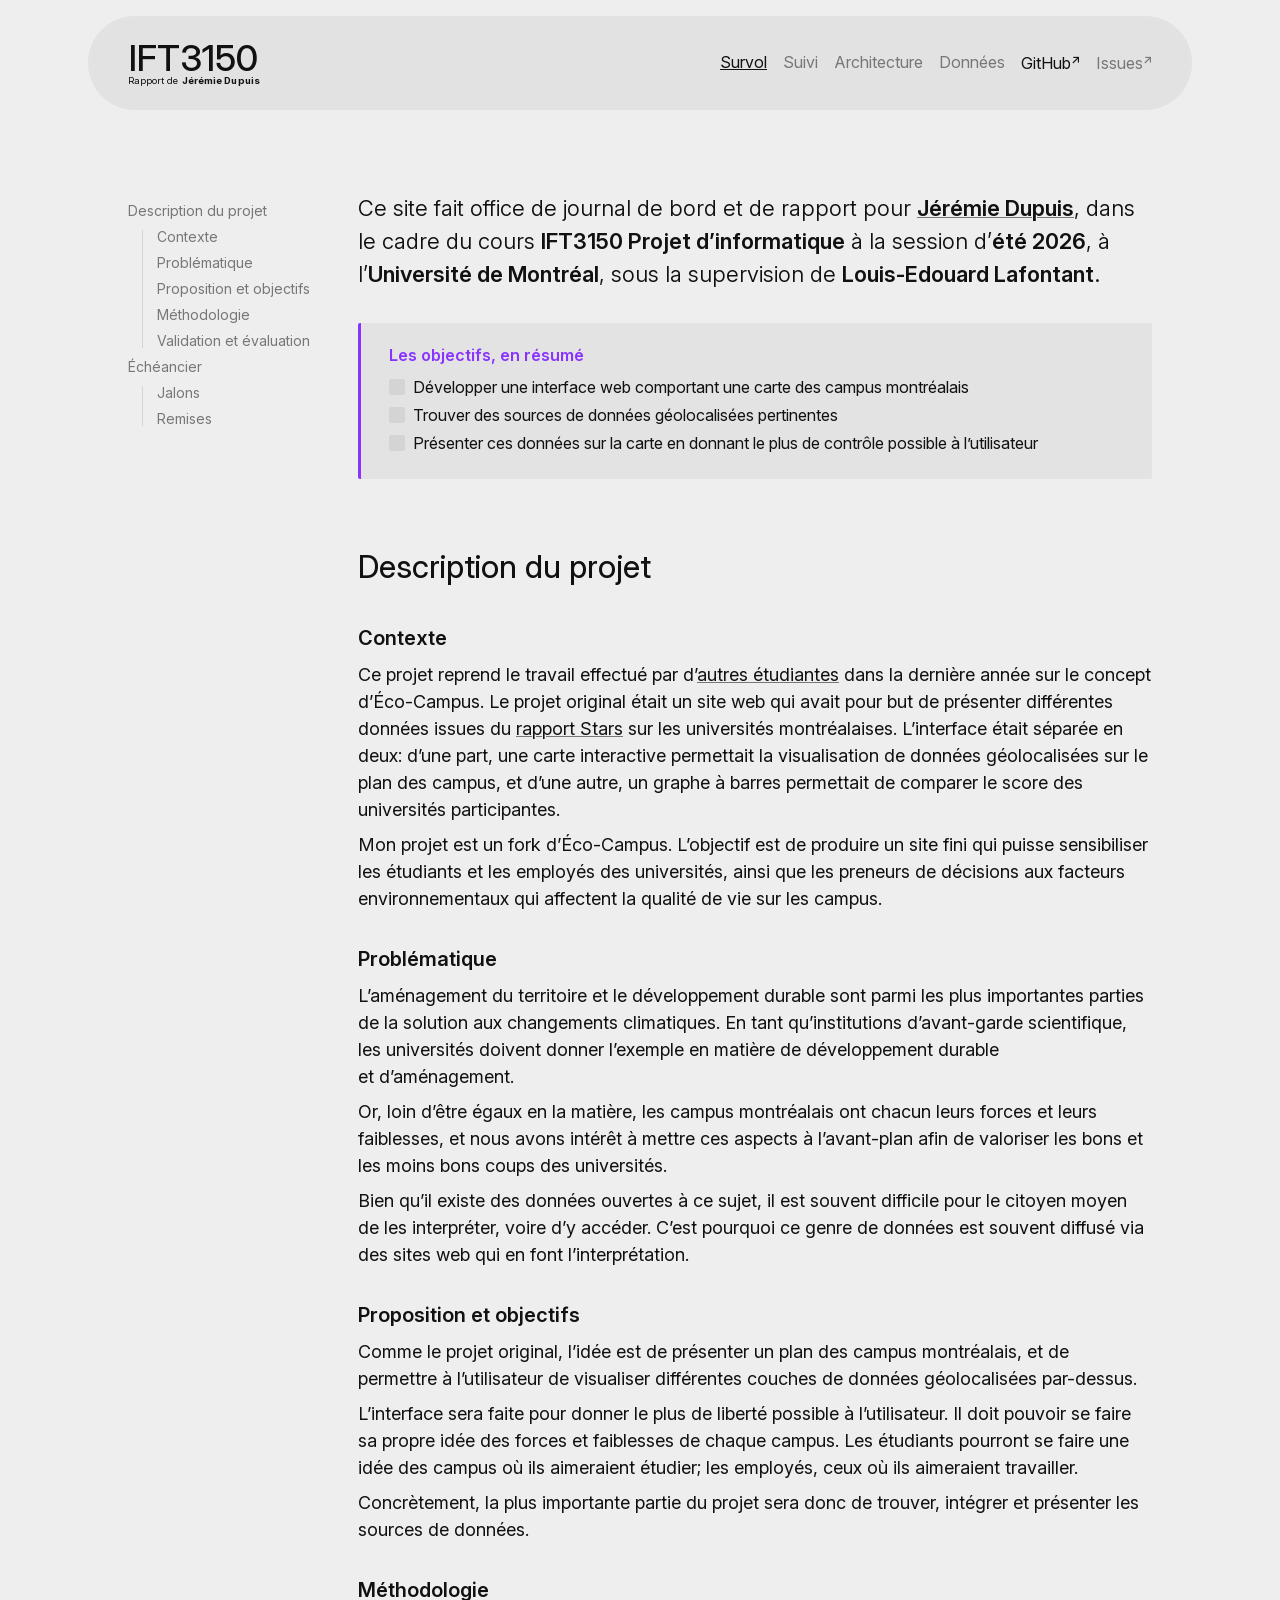
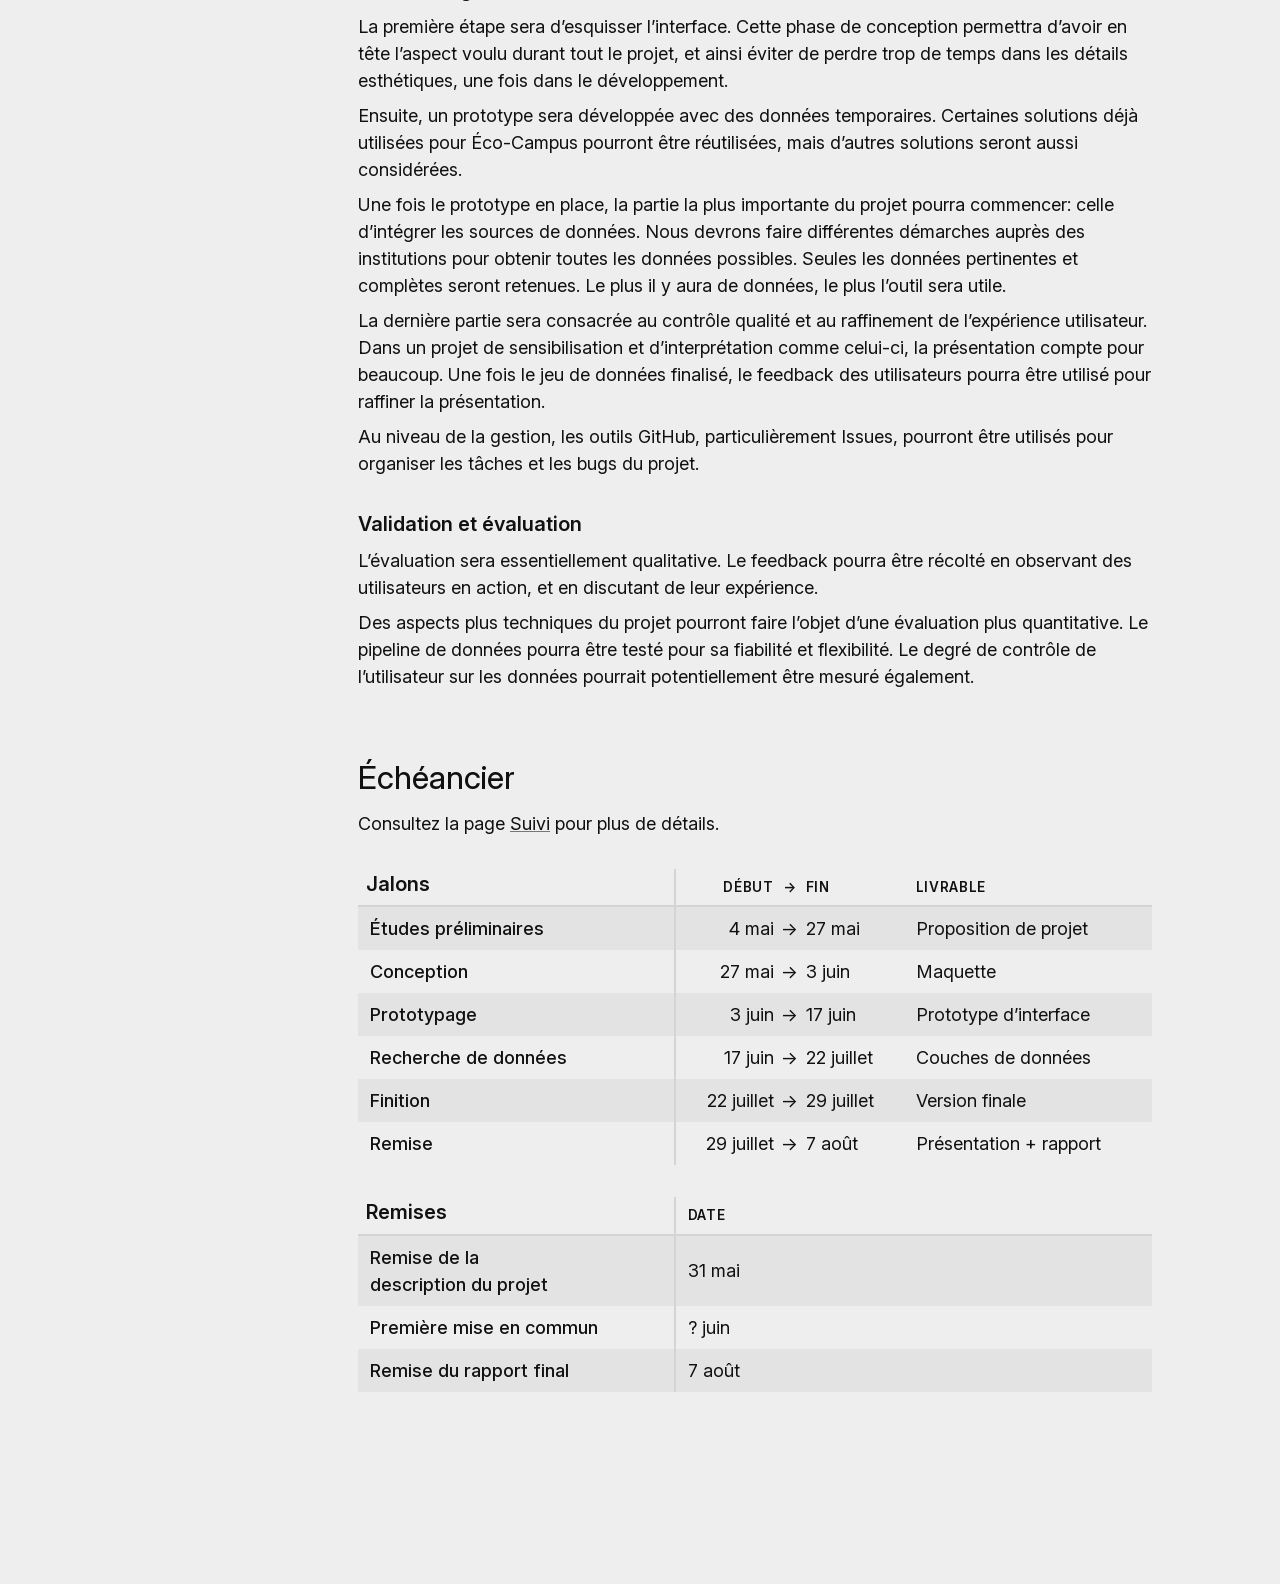
==== index.html @ 8ca3129a "Layout tweaks" ====
<!DOCTYPE html>
<html lang="fr-CA">
<head>
  <meta charset="utf-8">
  <meta name="viewport" content="width=device-width, initial-scale=1.0">

  <title>IFT3150 | Rapport de Jérémie Dupuis</title>

  <link rel="stylesheet" href="resources/css/main.css">

  <script src="resources/js/scrollspy.js" defer></script>
  <script src="resources/js/date.js" defer></script>
</head>
<body>

  <header>
    <span class="logo">
      <span>IFT3150</span>
      <span>Rapport de <b>Jérémie Dupuis</b></span>
    </span>
    <nav>
      <ul>
        <li><h1 class="selected">Survol</h1></li>
        <li><a class="coming">Suivi</a></li>
        <li><a class="coming" title="À venir">Architecture</a></li>
        <li><a class="coming" title="À venir">Données</a></li>
        <li><a target="_blank" href="https://github.com/ceduni/eco-campus/tree/jeremie">GitHub</a></li>
        <li><a class="coming" title="À venir" target="_blank">Issues</a></li>
      </ul>
    </nav>
  </header>

  <main>
    <aside></aside>

    <article>
      <p class="lead">
        Ce site fait office de journal de bord et de rapport pour <a target="_blank" href="https://jeremiedupuis.com"><b>Jérémie&nbsp;Dupuis</b></a>,
        dans le&nbsp;cadre du cours <b>IFT3150 Projet d’informatique</b> à la session d’<b>été 2026</b>,
        à l’<b>Université de Montréal</b>, sous la supervision de <b>Louis-Edouard&nbsp;Lafontant</b>.
      </p>
      <div class="note">
        <h2>Les objectifs, en résumé</h2>
        <ul class="tasks">
          <li>Développer une interface web comportant une carte des campus montréalais</li>
          <li>Trouver des sources de données géolocalisées pertinentes</li>
          <li>Présenter ces données sur la carte en donnant le plus de contrôle possible à l’utilisateur</li>
        </ul>
      </div>

      <h2>Description du projet</h2>
      <h3>Contexte</h3>
      <p>
        Ce projet reprend le travail effectué par d’<a target="_blank" href="https://github.com/ceduni/eco-campus/graphs/contributors">autres étudiantes</a>
        dans la dernière année sur le concept d’Éco-Campus. Le projet original était un site web qui
        avait pour but de présenter différentes données issues du <a target="_blank" href="https://stars.aashe.org">rapport Stars</a>
        sur les universités montréalaises. L’interface était séparée en deux: d’une part, une carte
        interactive permettait la visualisation de données géolocalisées sur le plan des campus, et
        d’une autre, un graphe à barres permettait de comparer le score des universités participantes.
      </p>
      <p>
        Mon projet est un fork d’Éco-Campus. L’objectif est de produire un site fini qui puisse
        sensibiliser les étudiants et les employés des universités, ainsi que les preneurs de
        décisions aux facteurs environnementaux qui affectent la qualité de vie sur les campus.
      </p>

      <h3>Problématique</h3>
      <p>
        L’aménagement du territoire et le développement durable sont parmi les plus importantes
        parties de la solution aux changements climatiques. En tant qu’institutions d’avant-garde
        scientifique, les universités doivent donner l’exemple en matière de développement durable
        et&nbsp;d’aménagement.
      </p>
      <p>
        Or, loin d’être égaux en la matière, les campus montréalais  ont chacun leurs forces et
        leurs faiblesses, et nous avons intérêt à mettre ces aspects à l’avant-plan afin de
        valoriser les bons et les moins bons coups des universités.
      </p>
      <p>
        Bien qu’il existe des données ouvertes à ce sujet, il est souvent difficile pour le
        citoyen moyen de les interpréter, voire d’y accéder. C’est pourquoi ce genre de données est
        souvent diffusé via des sites web qui en font l’interprétation.
      </p>

      <h3>Proposition et objectifs</h3>
      <p>
        Comme le projet original, l’idée est de présenter un plan des campus montréalais, et de
        permettre à l’utilisateur de visualiser différentes couches de données géolocalisées par-dessus.
      </p>
      <p>
        L’interface sera faite pour donner le plus de liberté possible à l’utilisateur. Il doit
        pouvoir se faire sa propre idée des forces et faiblesses de chaque campus. Les étudiants
        pourront se faire une idée des campus où ils aimeraient étudier; les employés, ceux où ils
        aimeraient travailler.
      </p>
      <p>
        Concrètement, la plus importante partie du projet sera donc de trouver, intégrer et
        présenter les sources de données.
      </p>

      <h3>Méthodologie</h3>
      <p>
        La première étape sera d’esquisser l’interface. Cette phase de conception permettra d’avoir
        en tête l’aspect voulu durant tout le projet, et ainsi éviter de perdre trop de temps dans
        les détails esthétiques, une fois dans le développement.
      </p>
      <p>
        Ensuite, un prototype sera développée avec des données temporaires. Certaines solutions déjà
        utilisées pour Éco-Campus pourront être réutilisées, mais d’autres solutions seront aussi
        considérées.
      </p>
      <p>
        Une fois le prototype en place, la partie la plus importante du projet pourra commencer:
        celle d’intégrer les sources de données. Nous devrons faire différentes démarches auprès des
        institutions pour obtenir toutes les données possibles. Seules les données pertinentes et
        complètes seront retenues. Le plus il y aura de données, le plus l’outil sera utile.
      </p>
      <p>
        La dernière partie sera consacrée au contrôle qualité et au raffinement de l’expérience
        utilisateur. Dans un projet de sensibilisation et d’interprétation comme celui-ci, la
        présentation compte pour beaucoup. Une fois le jeu de données finalisé, le feedback des
        utilisateurs pourra être utilisé pour raffiner la présentation.
      </p>
      <p>
        Au niveau de la gestion, les outils GitHub, particulièrement Issues, pourront être utilisés
        pour organiser les tâches et les bugs du projet.
      </p>

      <h3>Validation et évaluation</h3>
      <p>
        L’évaluation sera essentiellement qualitative. Le feedback pourra être récolté en observant
        des utilisateurs en action, et en discutant de leur expérience.
      </p>
      <p>
        Des aspects plus techniques du projet pourront faire l’objet d’une évaluation plus
        quantitative. Le pipeline de données pourra être testé pour sa fiabilité et flexibilité.
        Le degré de contrôle de l’utilisateur sur les données pourrait potentiellement être mesuré également.
      </p>

      <h2>Échéancier</h2>
      <p>
        Consultez la page <a href="suivi.html">Suivi</a> pour plus de détails.
      </p>

      <h3 class="table-heading">Jalons</h3>
      <table class="milestones">
        <thead>
          <tr>
            <th></th>
            <th>Début</th>
            <th>Fin</th>
            <th>Livrable</th>
          </tr>
        </thead>
        <tbody>
          <tr data-date="2026-05-04:2026-05-27">
            <th>Études préliminaires</th>
            <td>4 mai</td>
            <td>27 mai</td>
            <td>Proposition de projet</td>
          </tr>
          <tr data-date="2026-05-27:2026-06-03">
            <th>Conception</th>
            <td>27 mai</td>
            <td>3 juin</td>
            <td>Maquette</td>
          </tr>
          <tr data-date="2026-06-03:2026-06-17">
            <th>Prototypage</th>
            <td>3 juin</td>
            <td>17 juin</td>
            <td>Prototype d’interface</td>
          </tr>
          <tr data-date="2026-06-17:2026-07-22">
            <th>Recherche de données</th>
            <td>17 juin</td>
            <td>22 juillet</td>
            <td>Couches de données</td>
          </tr>
          <tr data-date="2026-07-22:2026-07-29">
            <th>Finition</th>
            <td>22 juillet</td>
            <td>29 juillet</td>
            <td>Version finale</td>
          </tr>
          <tr data-date="2026-07-29:2026-08-7">
            <th>Remise</th>
            <td>29 juillet</td>
            <td>7 août</td>
            <td>Présentation + rapport</td>
          </tr>
        </tbody>
      </table>

      <h3 class="table-heading">Remises</h3>
      <table class="events">
        <thead>
          <th></th>
          <th>Date</th>
        </thead>
        <tbody>
          <tr data-date="2026-05-25:2026-05-31">
            <th>Remise de la description du projet</th>
            <td>31 mai</td>
          </tr>
          <tr data-date="2026-06-01:2026-06-05">
            <th>Première mise en commun</th>
            <td>? juin</td>
          </tr>
          <tr data-date="2026-08-03:2026-08-07">
            <th>Remise du rapport final</th>
            <td>7 août</td>
          </tr>
        </tbody>
      </table>
    </article>
  </main>

  <footer></footer>

</body>
</html>
---- resources/css/main.css ----
/*-----------------------------------*/
/*               RESET               */
/*   github.com/JeremieD/power.css   */
/*-----------------------------------*/

*:not(svg, svg *), ::before, ::after {
  all: unset;
  -webkit-text-emphasis-color: initial;
  -webkit-text-fill-color: initial;
  color: inherit;
  box-sizing: border-box;
}
head, base, link, meta, title, script, source, style, template {
  display: none;
}
html, body, header, main, footer, nav, section, aside, article, h1, h2, h3, h4, h5, h6,
div, p, hr, ul, ol, li, img, picture, video, svg, figure, figcaption { display: block; }
table { display: table; }
tbody { display: table-row-group; }
colgroup { display: table-column-group; }
thead { display: table-header-group; }
tfoot { display: table-footer-group; }
tr { display: table-row; }
col { display: table-column; }
td, th { display: table-cell; }
b { font-weight: bold; }
i { font-style: italic; }
s { text-decoration: line-through; }
sup { font-feature-settings: "sups" on; }
sub { font-feature-settings: "subs" on; }

/*-----------------------------------*/
/*               FONTS               */
/*-----------------------------------*/

@font-face {
  font-family: Inter;
  font-style: normal;
  font-weight: 100 900;
  font-display: swap;
  src: url("../fonts/InterVariable.woff2") format("woff2");
}

@font-face {
  font-family: Inter;
  font-style: italic;
  font-weight: 100 900;
  font-display: swap;
  src: url("../fonts/InterVariable-Italic.woff2") format("woff2");
}


/*-----------------------------------*/
/*               THEME               */
/*-----------------------------------*/

:root {
  /* Colors */
  --color-dark1: #111;
  --color-dark2: #161616;
  --color-dark3: #1C1C1C;
  --color-dark4: #222;
  --color-dark5: #282828;
  --color-dark6: #383838;
  --color-grey: #777;
  --color-light6: #C8C8C8;
  --color-light5: #D4D4D4;
  --color-light4: #DBDBDB;
  --color-light3: #E3E3E3;
  --color-light2: #E8E8E8;
  --color-light1: #EEE;
  --color-purple: #83F;
  --color-blue: #25F;
  --color-cyan: #1BC;
  --color-green: #1A1;
  --color-yellow: #DB3;
  --color-orange: #E82;
  --color-red: #D33;
  --color-pink: #E4A;
  --color-brown: #663D0A;

  /* Semantic Colors */
  --color-background: var(--color-light1);
  --color-foreground: var(--color-light3);
  --color-foreground-sudbued: var(--color-light2);
  --color-interactive: var(--color-light5);
  --color-interactive-subdued: var(--color-light4);
  --color-interactive-fg: var(--color-light6);
  --color-overlay: var(--color-light3);
  --color-inverse: var(--color-dark5);
  --color-text: var(--color-dark1);
  --color-subdued: var(--color-grey);
  --color-accent: var(--color-purple);

  /* Layout variables */
  --page-width: min(calc(100vw - 4rem), 64rem);

  /* Default Theme */
  font-family: Inter, system-ui, -apple-system, BlinkMacSystemFont, Helvetica, sans-serif;
  font-size: 16px;
  line-height: 1.5;
  color: var(--color-text);
  background: var(--color-background);
  scroll-behavior: smooth;
  scroll-padding-top: 8rem;
}

:focus-visible {
  outline: 2px solid var(--color-accent);
  outline-offset: 2px;
}

a {
  position: relative;
  cursor: pointer;
}


/*----------------------------------*/
/*            NAVIGATION            */
/*----------------------------------*/

header {
  display: flex;
  gap: 1rem;
  justify-content: space-between;
  align-items: center;
  position: fixed;
  top: 1rem;
  width: calc(var(--page-width) + 5rem);
  padding: 1.5rem 2.5rem;
  border-radius: 1000rem;
  left: 50%;
  translate: -50%;
  background-color: rgba(221, 221, 221, .666);
  backdrop-filter: blur(8px);
  user-select: none;
  z-index: 10;
}

.logo {
  display: flex;
  flex-direction: column;
  text-align: center;
  font-size: .75rem;
  line-height: 1;
  text-wrap: nowrap;
  &>:first-child {
    font-size: 3em;
    font-weight: 500;
    transition: .2s ease font-size;
  }
  &>:last-child {
    font-size: .8em;
    letter-spacing: .01em;
    transition: .15s ease font-size;
  }
}
header.compact .logo {
  &>:first-child { font-size: 2em; }
  &>:last-child { font-size: 0; }
}

nav {
  ul {
    display: flex;
    gap: 1rem;
    justify-content: space-between;
  }

  li>* {
    text-wrap: nowrap;
    text-decoration: underline 1px solid transparent;
    transition: .2s  ease color,
                .15s ease text-decoration-color;
  }
  li>a:hover { color: var(--color-accent); }
  li>*:is(:hover, .selected) { text-decoration-color: currentColor; }
  a[target="_blank"]::after {
    content: "↗";
    display: inline-block;
    font-size: .75em;
    font-weight: 550;
    vertical-align: super;
  }
  li>*.coming {
    cursor: not-allowed;
    color: var(--color-subdued) !important;
    text-decoration: none;
  }
}


/*---------------------------------*/
/*             ARTICLE             */
/*---------------------------------*/

main {
  display: grid;
  grid-template-columns: auto 1fr;
  align-items: baseline;
  justify-items: end;
  gap: 3rem;
  padding: 12rem 0;
  width: calc(var(--page-width));
  margin: 0 auto;

  b { font-weight: 600; }

  article { max-width: 80ch; }

  article>h1 {
    font-size: 3rem;
    font-weight: 350;
    margin-bottom: .5rem;
  }
  article>h2 {
    font-size: 2rem;
    font-weight: 450;
    margin: 4rem 0 .5rem;
  }
  article>h3 {
    font-size: 1.25rem;
    font-weight: 600;
    margin: 2rem 0 .5rem;
  }

  p { font-size: 1.125rem; }
  p+p { margin-top: .5rem; }
  p.lead {
    font-size: 1.375rem;
    font-weight: 350;
  }

  p a {
    text-decoration: underline 1px solid var(--color-subdued);
    transition: .2s ease color,
                .2s ease text-decoration-color;
    &:hover {
      color: var(--color-accent);
      text-decoration-color: currentColor;
    }
  }

  .note {
    padding: 1.5rem 1.75rem;
    margin: 2rem 0;
    background-color: var(--color-foreground);
    border-left: 3px solid var(--color-accent);
    border-radius: 2px;
    h2, h3 {
      margin-bottom: .75rem;
      line-height: 1;
      font-weight: 600;
      color: var(--color-accent);
    }
  }
}

ul.tasks {
  li {
    position: relative;
    padding-left: 1.5rem;
  }
  li+li { margin-top: .25rem; }
  li::before {
    content: "";
    display: inline-block;
    position: absolute;
    top: .25em;
    left: 0;
    width: 1rem;
    height: 1rem;
    background-color: var(--color-interactive);
    border-radius: 2px;
  }
  li.checked::before {
    background-image: url("../graphics/icons/checkmark.svg");
    background-size: 75%;
    background-position: 50%;
    background-repeat: no-repeat;
  }
}

h3.table-heading {
  margin-bottom: 0;
  padding-left: .5rem;
}
h3.table-heading + table { margin-top: -1.875rem; }

table {
  font-size: 1.125rem;
  width: 100%;
  *+& { margin-top: 1rem; }
  th, td {
    padding: .5rem .75rem;
    vertical-align: middle;
  }
  th {
    font-weight: 500;
    width: max-content;
    text-wrap: balance;
  }
  thead th {
    border-bottom: 2px solid var(--color-interactive);
    text-transform: uppercase;
    font-size: .75em;
    font-weight: 600;
    letter-spacing: .05em;
  }
  tbody tr:nth-child(odd) { background-color: var(--color-foreground); }
  tr {
    &.active { color: var(--color-accent); }
    &.future { color: var(--color-subdued); }
    th:nth-child(1) { border-right: 2px solid var(--color-interactive); }
  }
}

table.milestones tr {
  :nth-child(2) {
    position: relative;
    text-align: right;
    padding-right: 1rem;
    &::after {
      content: "→";
      position: absolute;
      right: 0;
      translate: 50%;
    }
  }
  :nth-child(3) { padding-left: 1rem; }
}

table:is(.events, .milestones) tr th:nth-child(1) {
  width: 40%;
  min-width: max-content;
}

/*---------------------------------*/
/*        TABLE OF CONTENTS        */
/*---------------------------------*/

aside {
  position: sticky;
  top: 10rem;
  font-size: .875rem;
  line-height: 1;

  li+li, a+ul { margin-top: .75rem; }

  li {
    color: var(--color-subdued);
    transition: .1s ease color;
    &:is(:hover, .selected) { color: var(--color-text); }
  }

  ul ul {
    margin-left: 1em;
    padding-left: 1em;
    border-left: 1px solid var(--color-interactive);
    &.selected { border-left-color: var(--color-text); }
  }
}

article>:is(h2, h3) {
  position: relative;
  &::before {
    content: "#";
    position: absolute;
    color: transparent;
    font-weight: 300;
    left: 0;
    translate: calc(-100% - .375ch);
    transition: .2s .5s ease color;
  }
  &:hover::before {
    color: var(--color-subdued);
    transition-delay: 0s;
  }
  &:target::before { color: var(--color-text); }
}
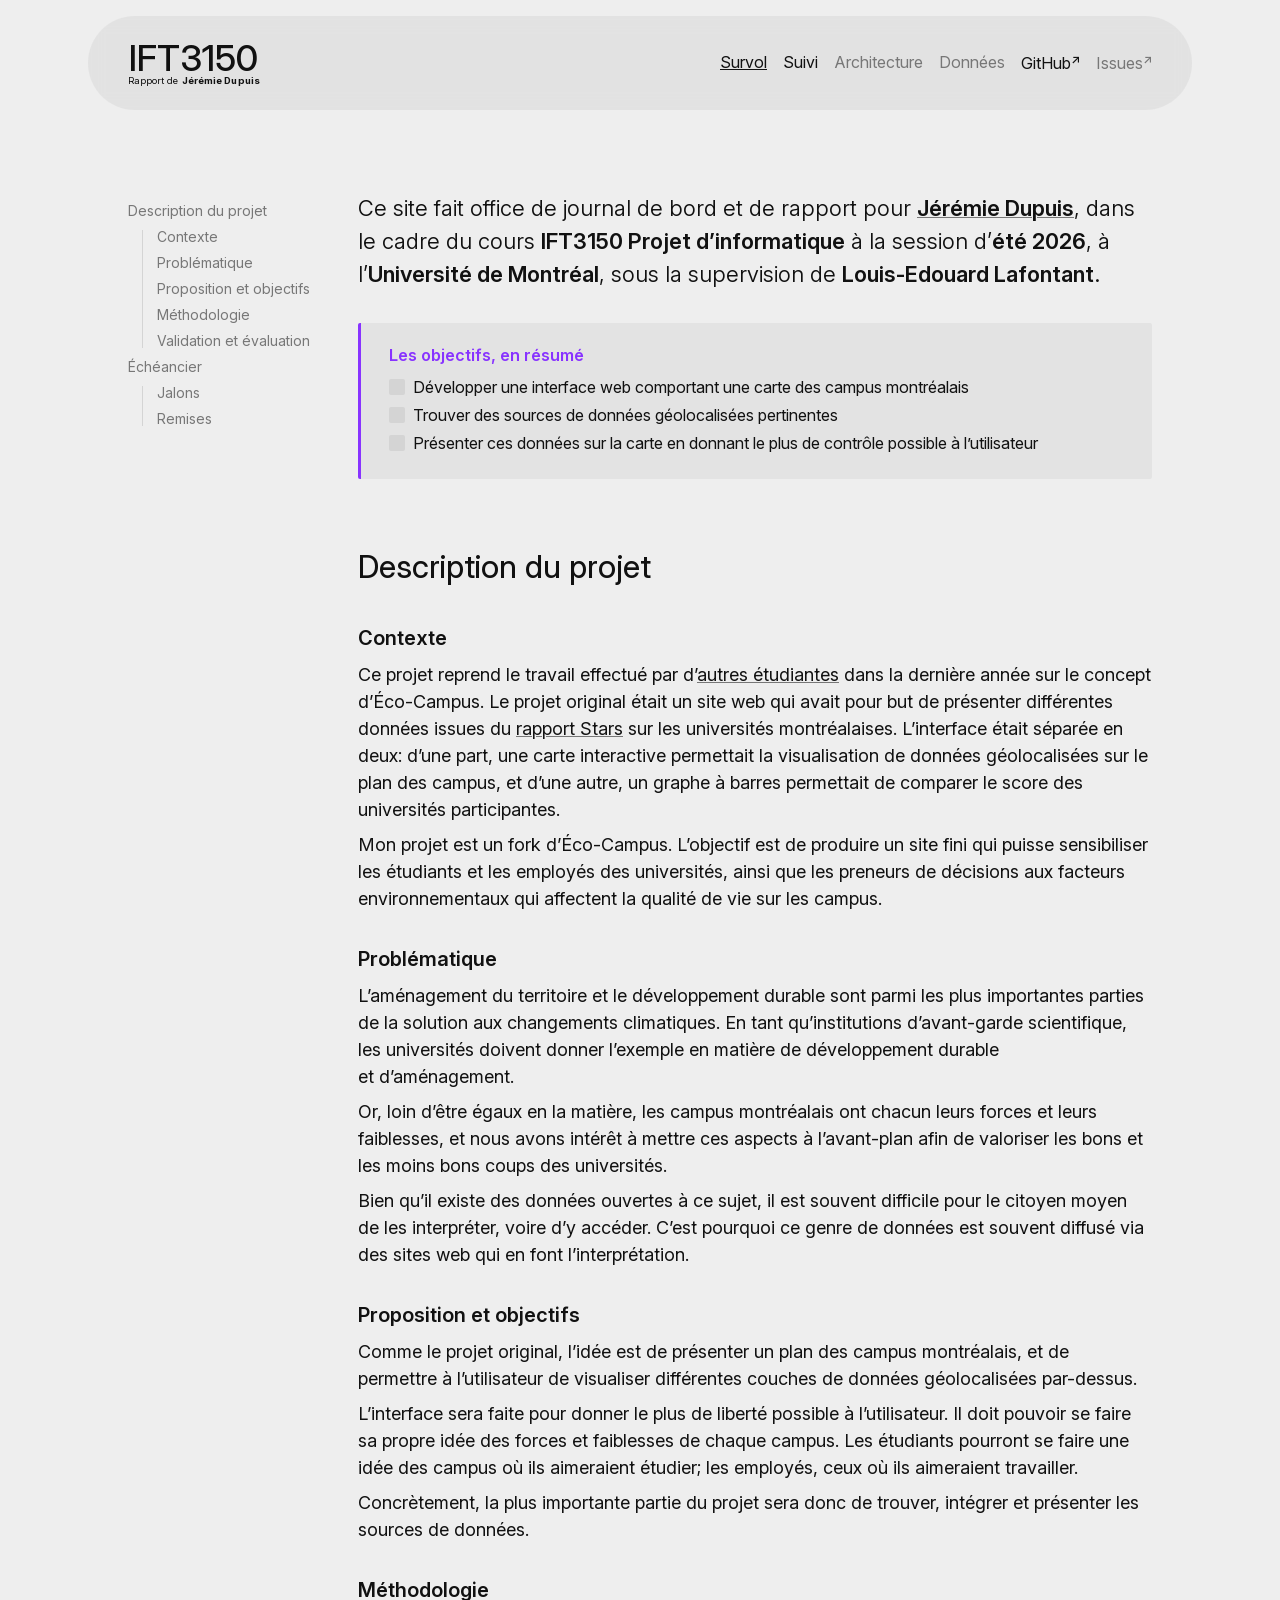
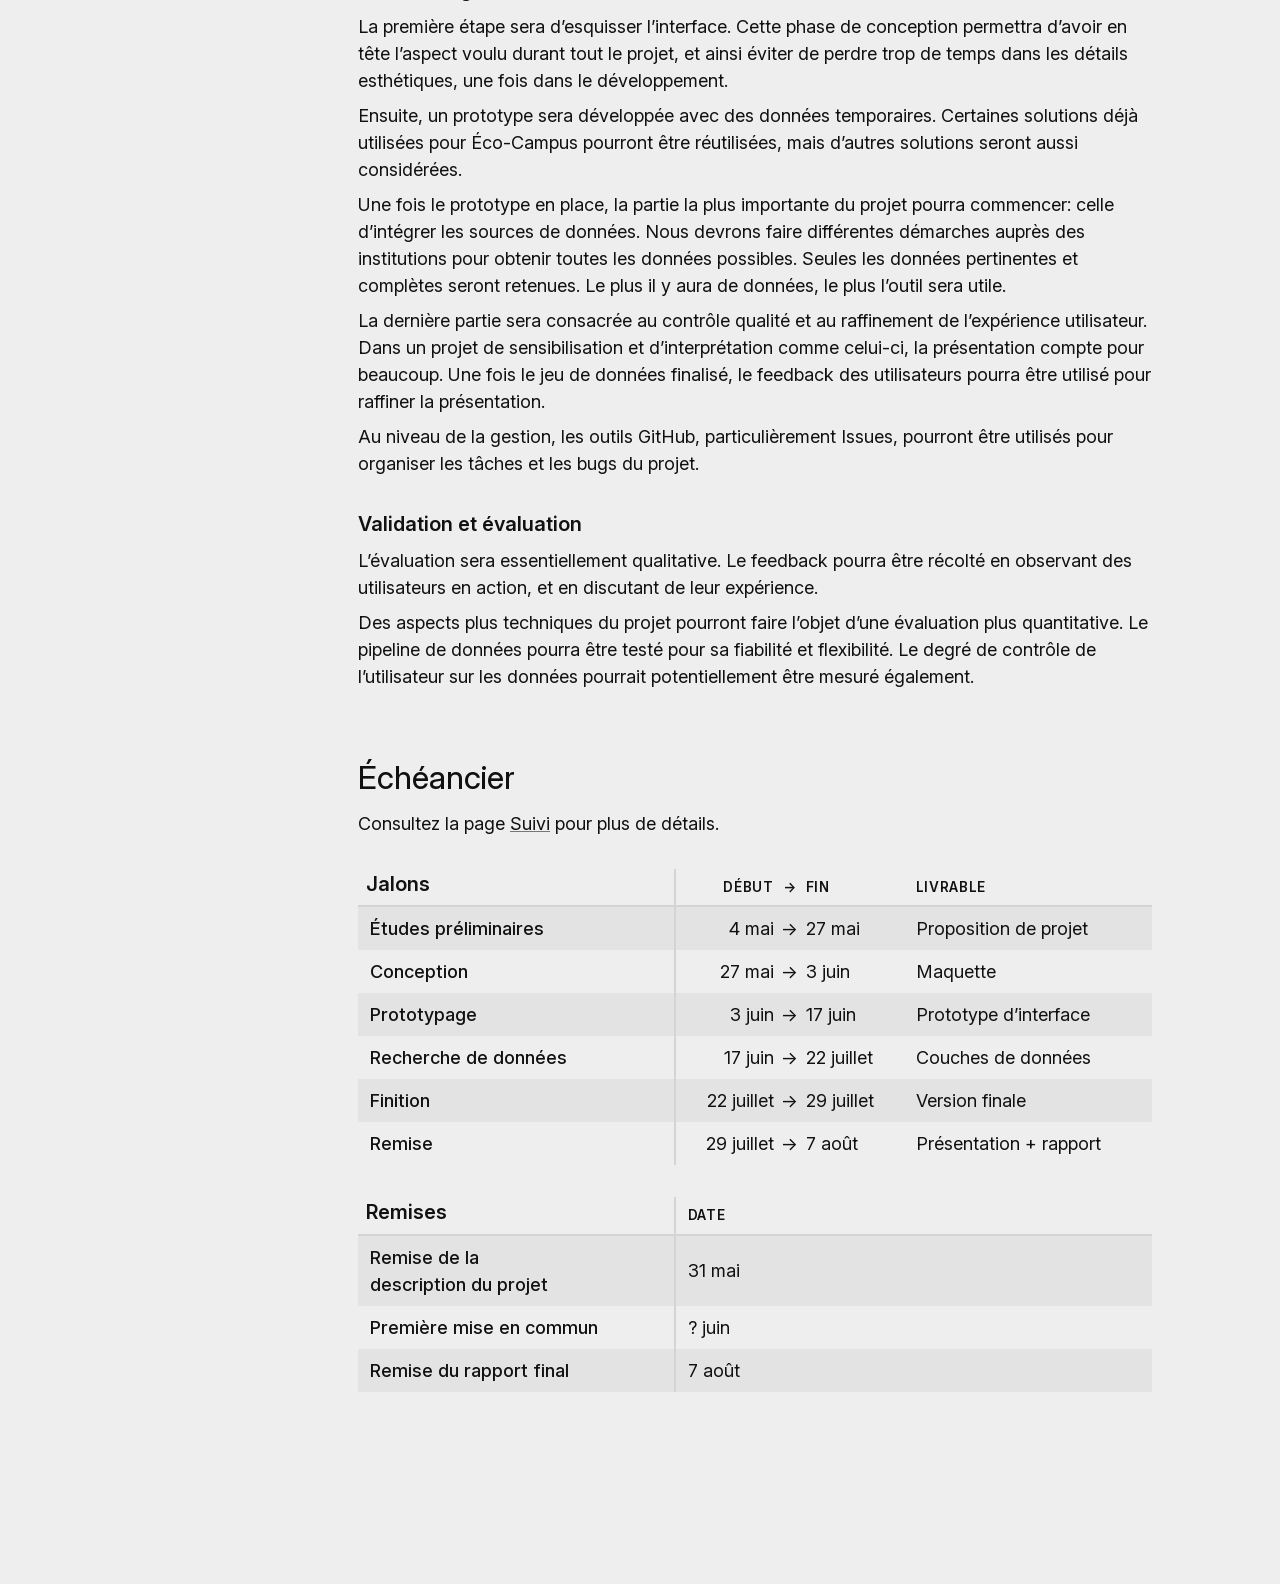
==== commit 81fd71a5: "Add page suivi" ====
--- a/index.html
+++ b/index.html
@@ -21,7 +21,7 @@
     <nav>
       <ul>
         <li><h1 class="selected">Survol</h1></li>
-        <li><a class="coming">Suivi</a></li>
+        <li><a href="suivi.html">Suivi</a></li>
         <li><a class="coming" title="À venir">Architecture</a></li>
         <li><a class="coming" title="À venir">Données</a></li>
         <li><a target="_blank" href="https://github.com/ceduni/eco-campus/tree/jeremie">GitHub</a></li>
--- a/resources/css/main.css
+++ b/resources/css/main.css
@@ -115,6 +115,8 @@
   cursor: pointer;
 }
 
+small { opacity: .5; }
+
 
 /*----------------------------------*/
 /*            NAVIGATION            */
@@ -282,6 +284,12 @@
   }
 }
 
+.journal {
+  &>h2 { font-size: 1.5rem; }
+  .active { color: var(--color-accent); }
+  .future { color: var(--color-subdued); }
+}
+
 h3.table-heading {
   margin-bottom: 0;
   padding-left: .5rem;
@@ -352,6 +360,15 @@
     color: var(--color-subdued);
     transition: .1s ease color;
     &:is(:hover, .selected) { color: var(--color-text); }
+    &.active::before {
+      content: "";
+      position: absolute;
+      width: .5em;
+      height: .5em;
+      translate: calc(-100% - .5em) 60%;
+      background-color: var(--color-accent);
+      border-radius: 50%;
+    }
   }
 
   ul ul {
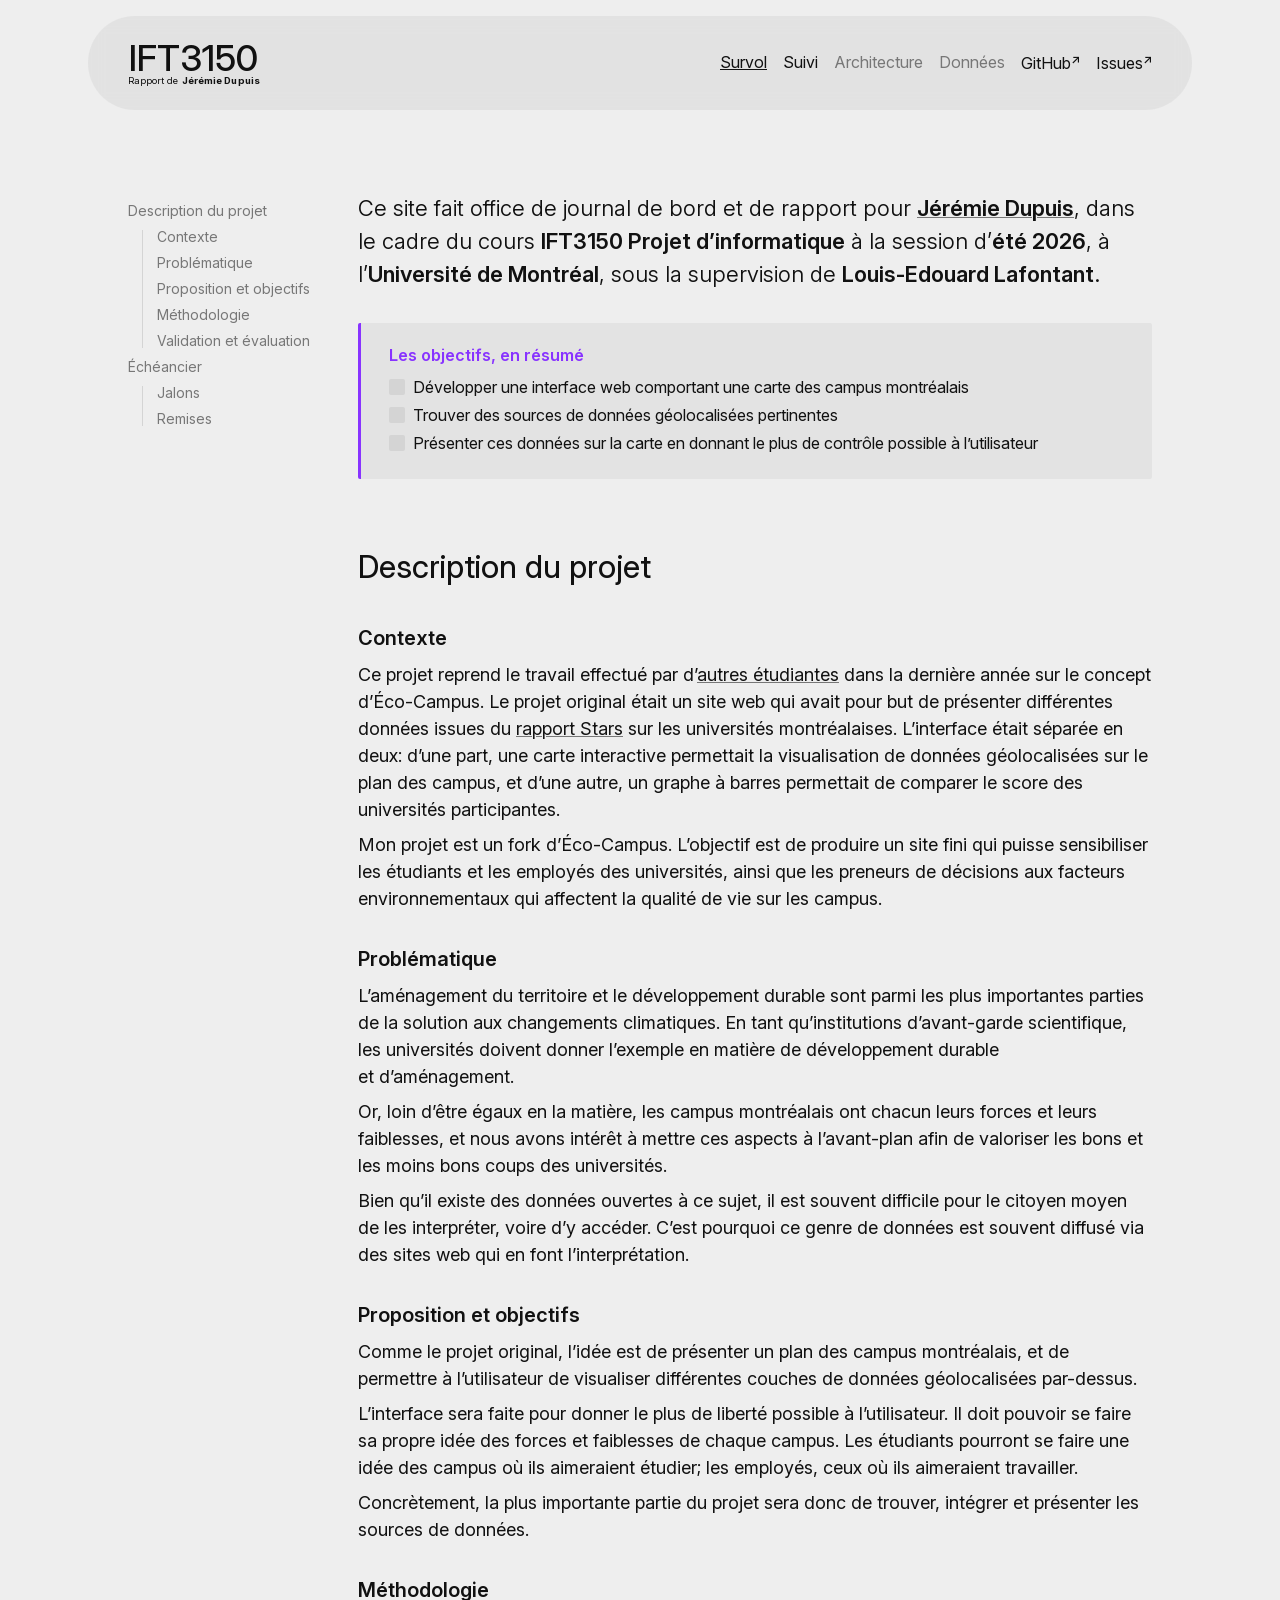
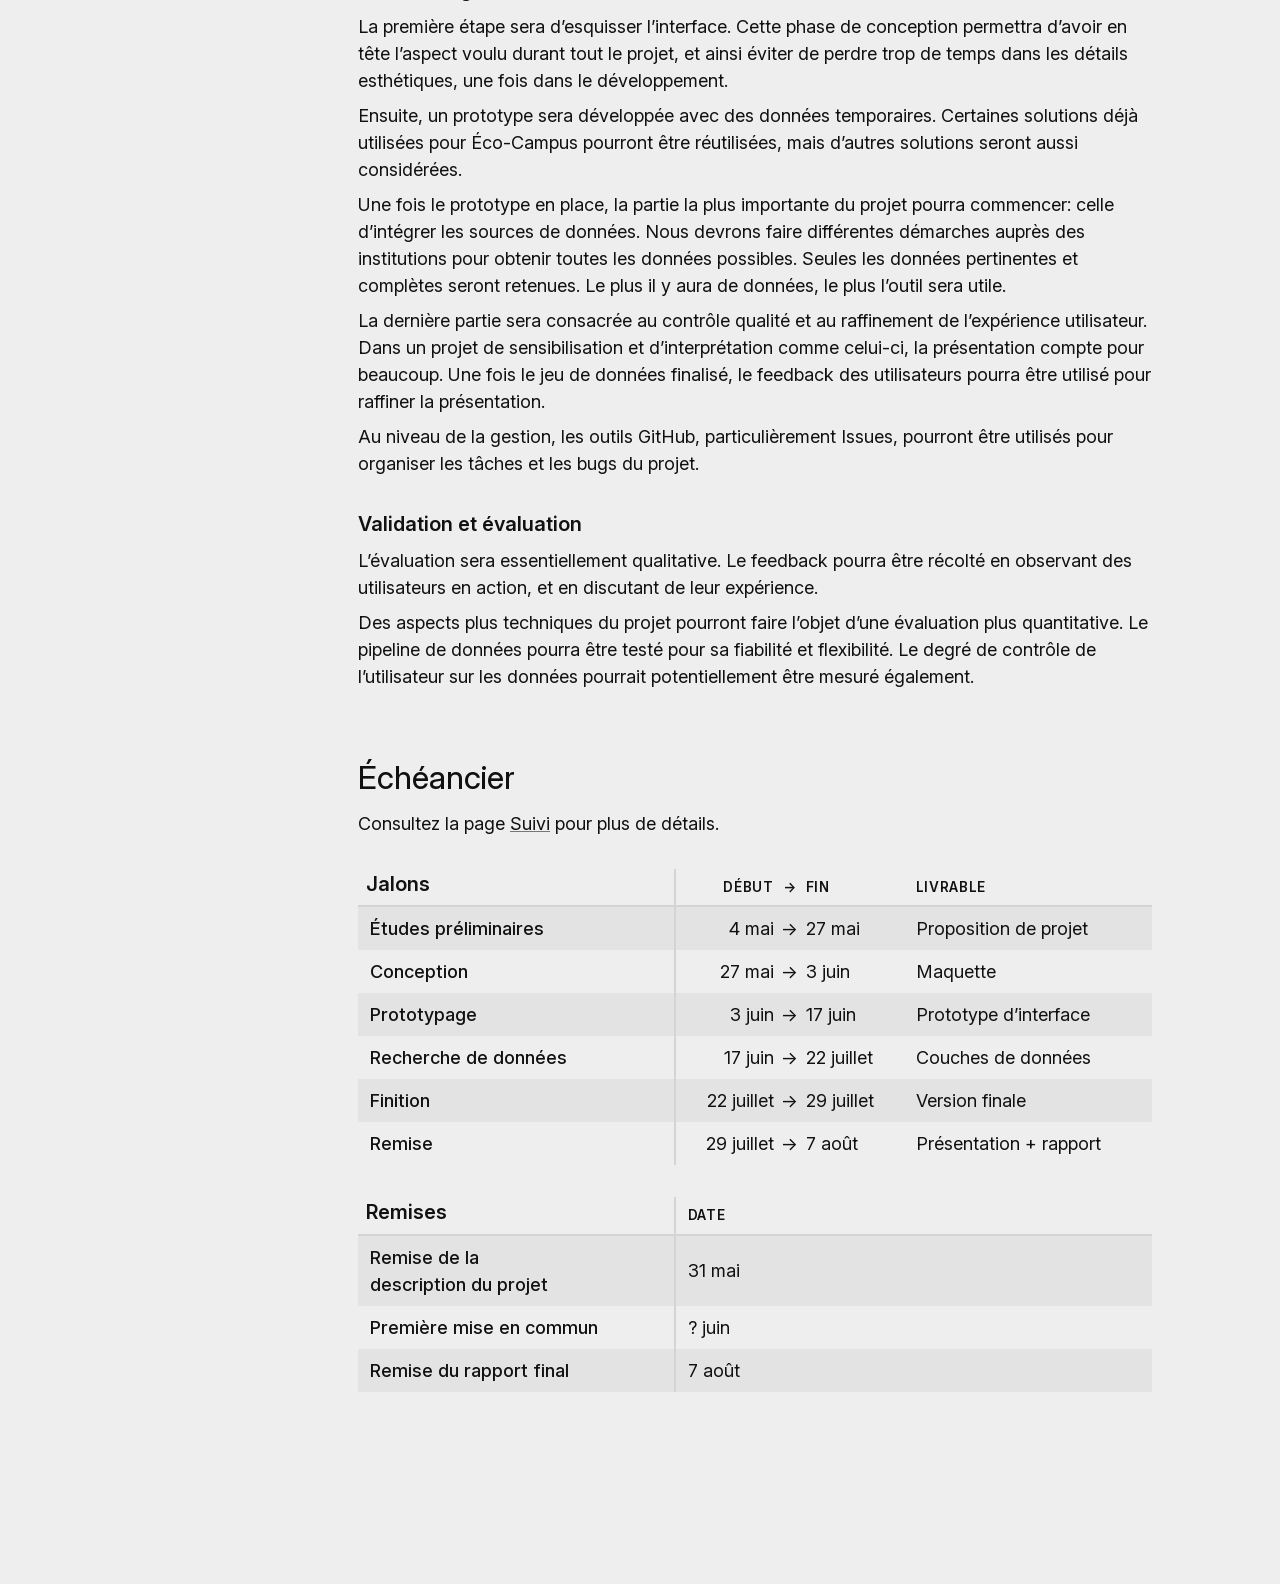
==== commit aa5409c2: "Add link to Issues" ====
--- a/index.html
+++ b/index.html
@@ -25,7 +25,7 @@
         <li><a class="coming" title="À venir">Architecture</a></li>
         <li><a class="coming" title="À venir">Données</a></li>
         <li><a target="_blank" href="https://github.com/ceduni/eco-campus/tree/jeremie">GitHub</a></li>
-        <li><a class="coming" title="À venir" target="_blank">Issues</a></li>
+        <li><a target="_blank" href="https://github.com/ceduni/eco-campus/issues">Issues</a></li>
       </ul>
     </nav>
   </header>
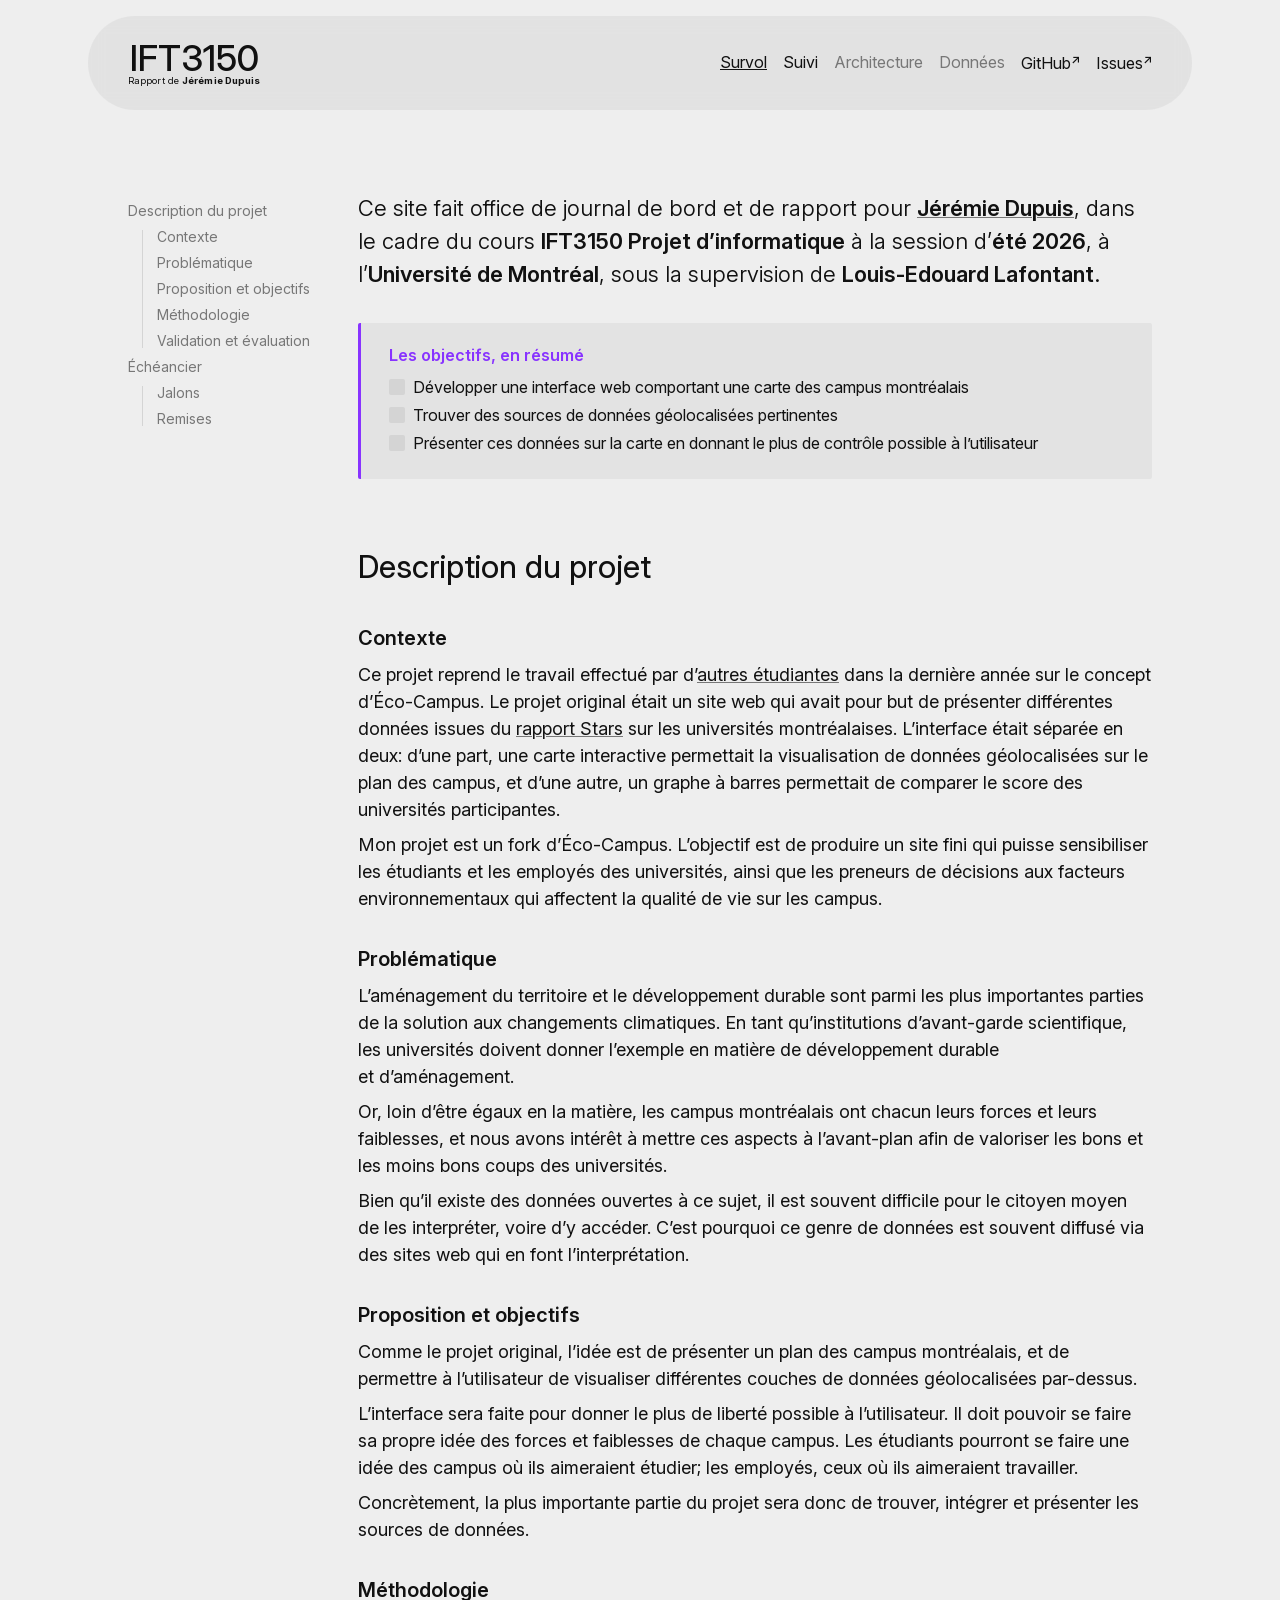
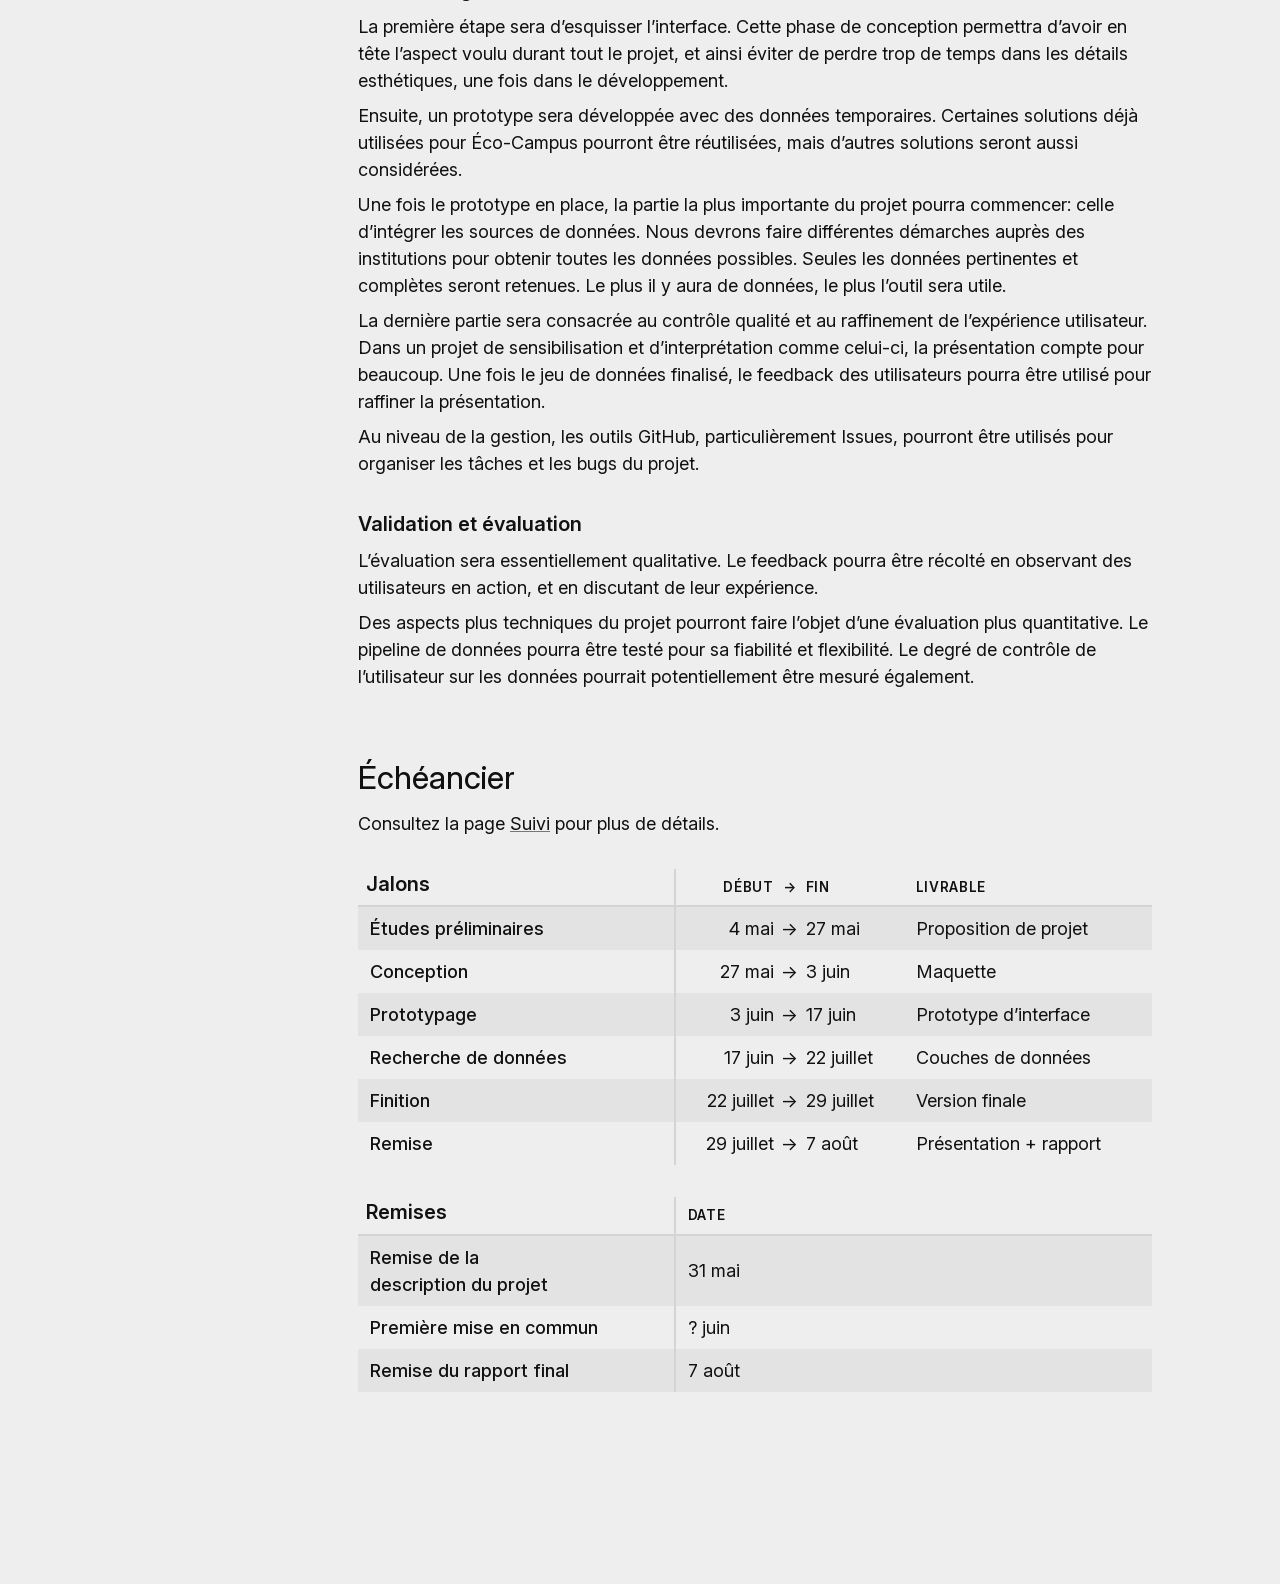
==== commit 9392f3fe: "Use pretty URLs Works out of the box on GitHub Pages" ====
--- a/index.html
+++ b/index.html
@@ -21,7 +21,7 @@
     <nav>
       <ul>
         <li><h1 class="selected">Survol</h1></li>
-        <li><a href="suivi.html">Suivi</a></li>
+        <li><a href="suivi">Suivi</a></li>
         <li><a class="coming" title="À venir">Architecture</a></li>
         <li><a class="coming" title="À venir">Données</a></li>
         <li><a target="_blank" href="https://github.com/ceduni/eco-campus/tree/jeremie">GitHub</a></li>
@@ -139,7 +139,7 @@
 
       <h2>Échéancier</h2>
       <p>
-        Consultez la page <a href="suivi.html">Suivi</a> pour plus de détails.
+        Consultez la page <a href="suivi">Suivi</a> pour plus de détails.
       </p>
 
       <h3 class="table-heading">Jalons</h3>
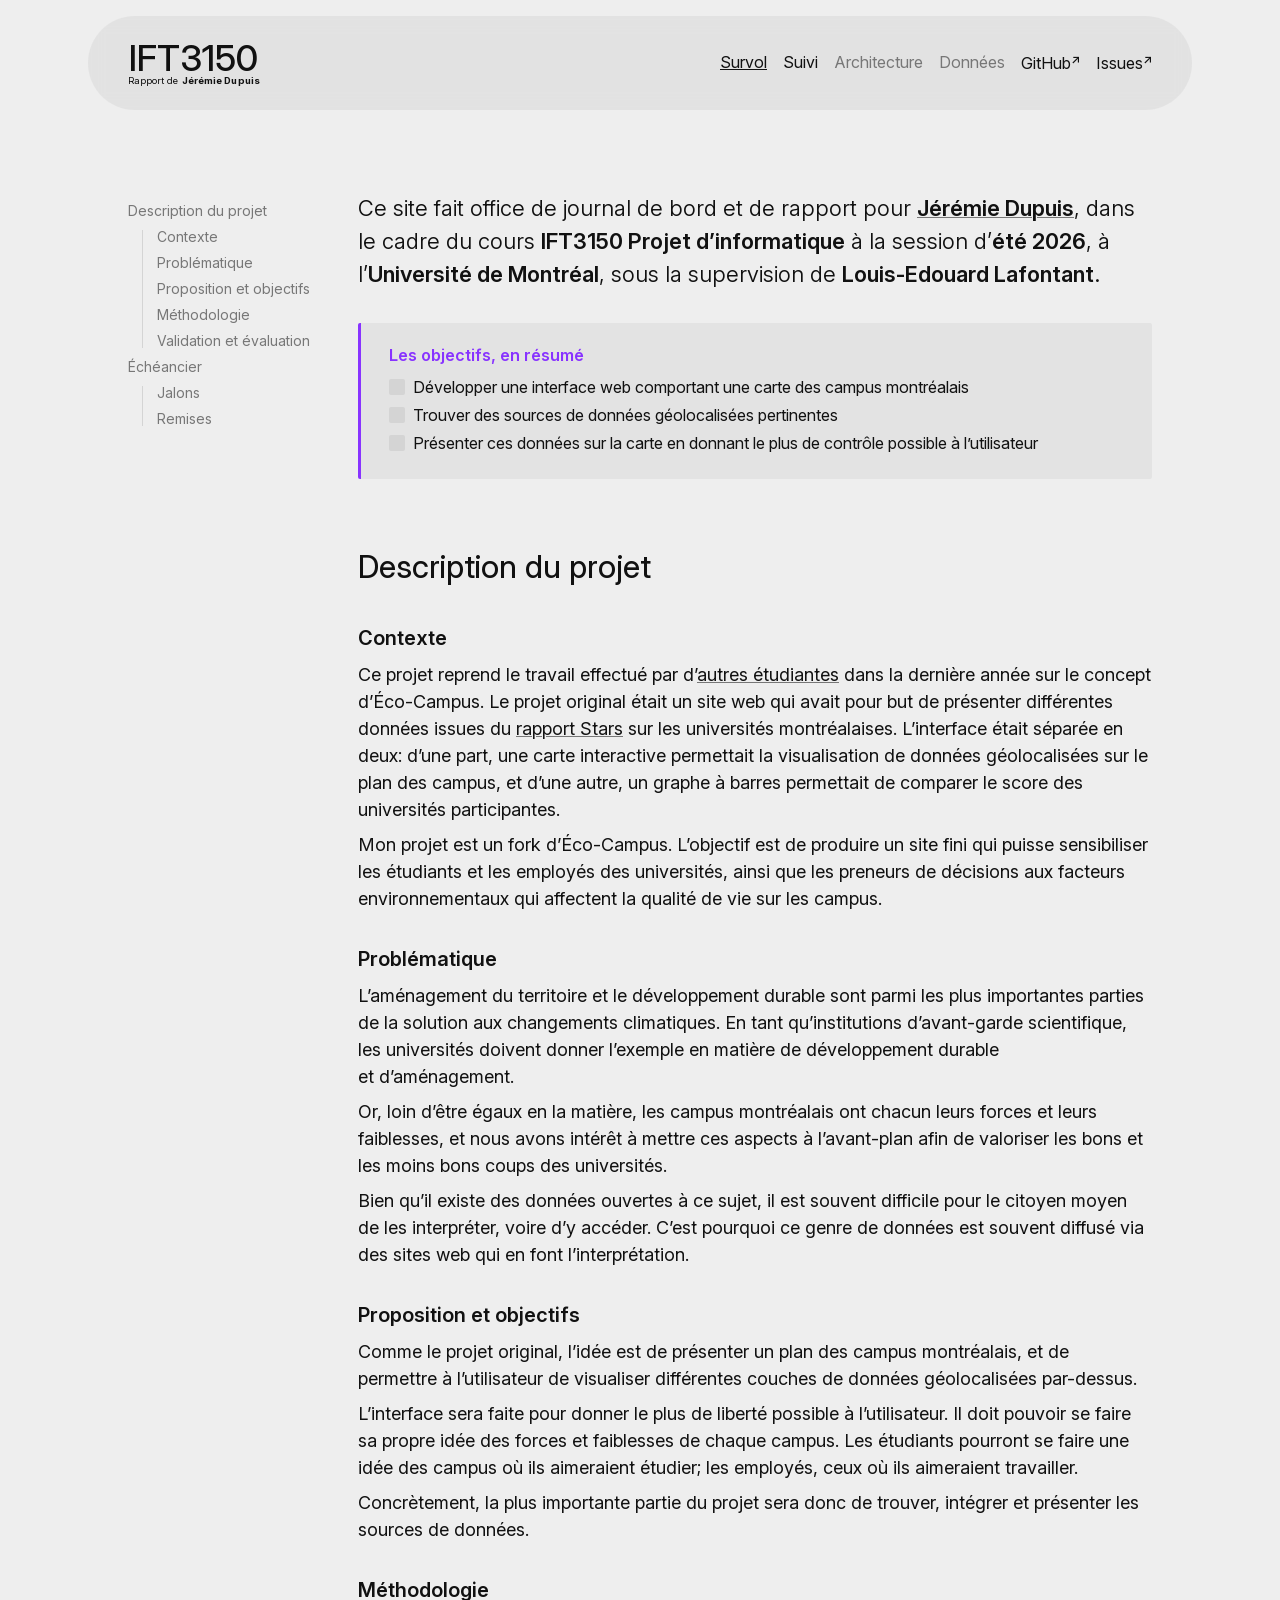
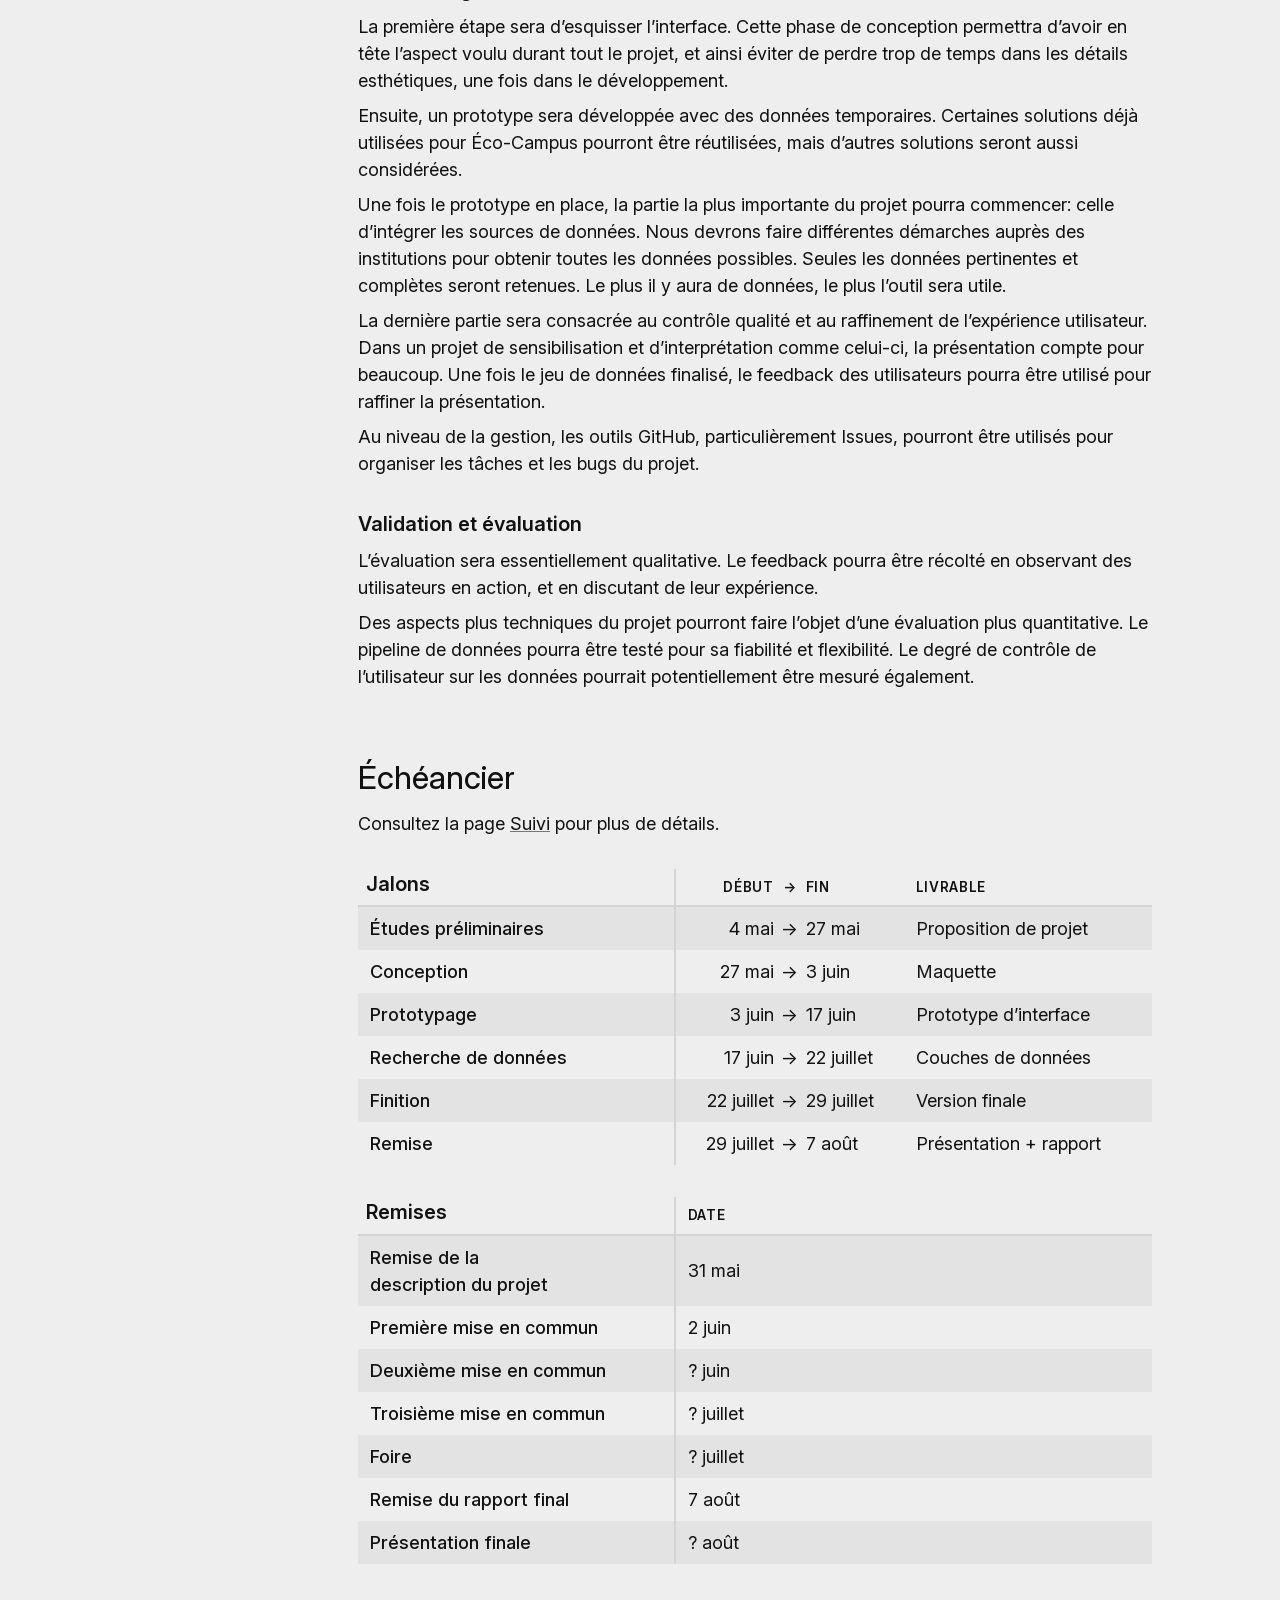
==== commit 0164a6a8: "Suivi" ====
--- a/index.html
+++ b/index.html
@@ -203,13 +203,29 @@
             <th>Remise de la description du projet</th>
             <td>31 mai</td>
           </tr>
-          <tr data-date="2026-06-01:2026-06-05">
+          <tr data-date="2026-06-01:2026-06-02">
             <th>Première mise en commun</th>
+            <td>2 juin</td>
+          </tr>
+          <tr data-date="2026-06-22:2026-06-23">
+            <th>Deuxième mise en commun</th>
             <td>? juin</td>
+          </tr>
+          <tr data-date="2026-07-20:2026-07-21">
+            <th>Troisième mise en commun</th>
+            <td>? juillet</td>
+          </tr>
+          <tr data-date="2026-07-27:2026-08-02">
+            <th>Foire</th>
+            <td>? juillet</td>
           </tr>
           <tr data-date="2026-08-03:2026-08-07">
             <th>Remise du rapport final</th>
             <td>7 août</td>
+          </tr>
+          <tr data-date="2026-08-03:2026-08-07">
+            <th>Présentation finale</th>
+            <td>? août</td>
           </tr>
         </tbody>
       </table>
--- a/resources/css/main.css
+++ b/resources/css/main.css
@@ -255,6 +255,12 @@
       line-height: 1;
       font-weight: 600;
       color: var(--color-accent);
+      small {
+        margin-left: .5em;
+        font-weight: 400;
+        color: var(--color-text);
+        opacity: .333;
+      }
     }
   }
 }
@@ -278,6 +284,13 @@
   }
   li.checked::before {
     background-image: url("../graphics/icons/checkmark.svg");
+    background-size: 75%;
+    background-position: 50%;
+    background-repeat: no-repeat;
+  }
+  li.failed { color: var(--color-subdued); }
+  li.failed::before {
+    background-image: url("../graphics/icons/x.svg");
     background-size: 75%;
     background-position: 50%;
     background-repeat: no-repeat;
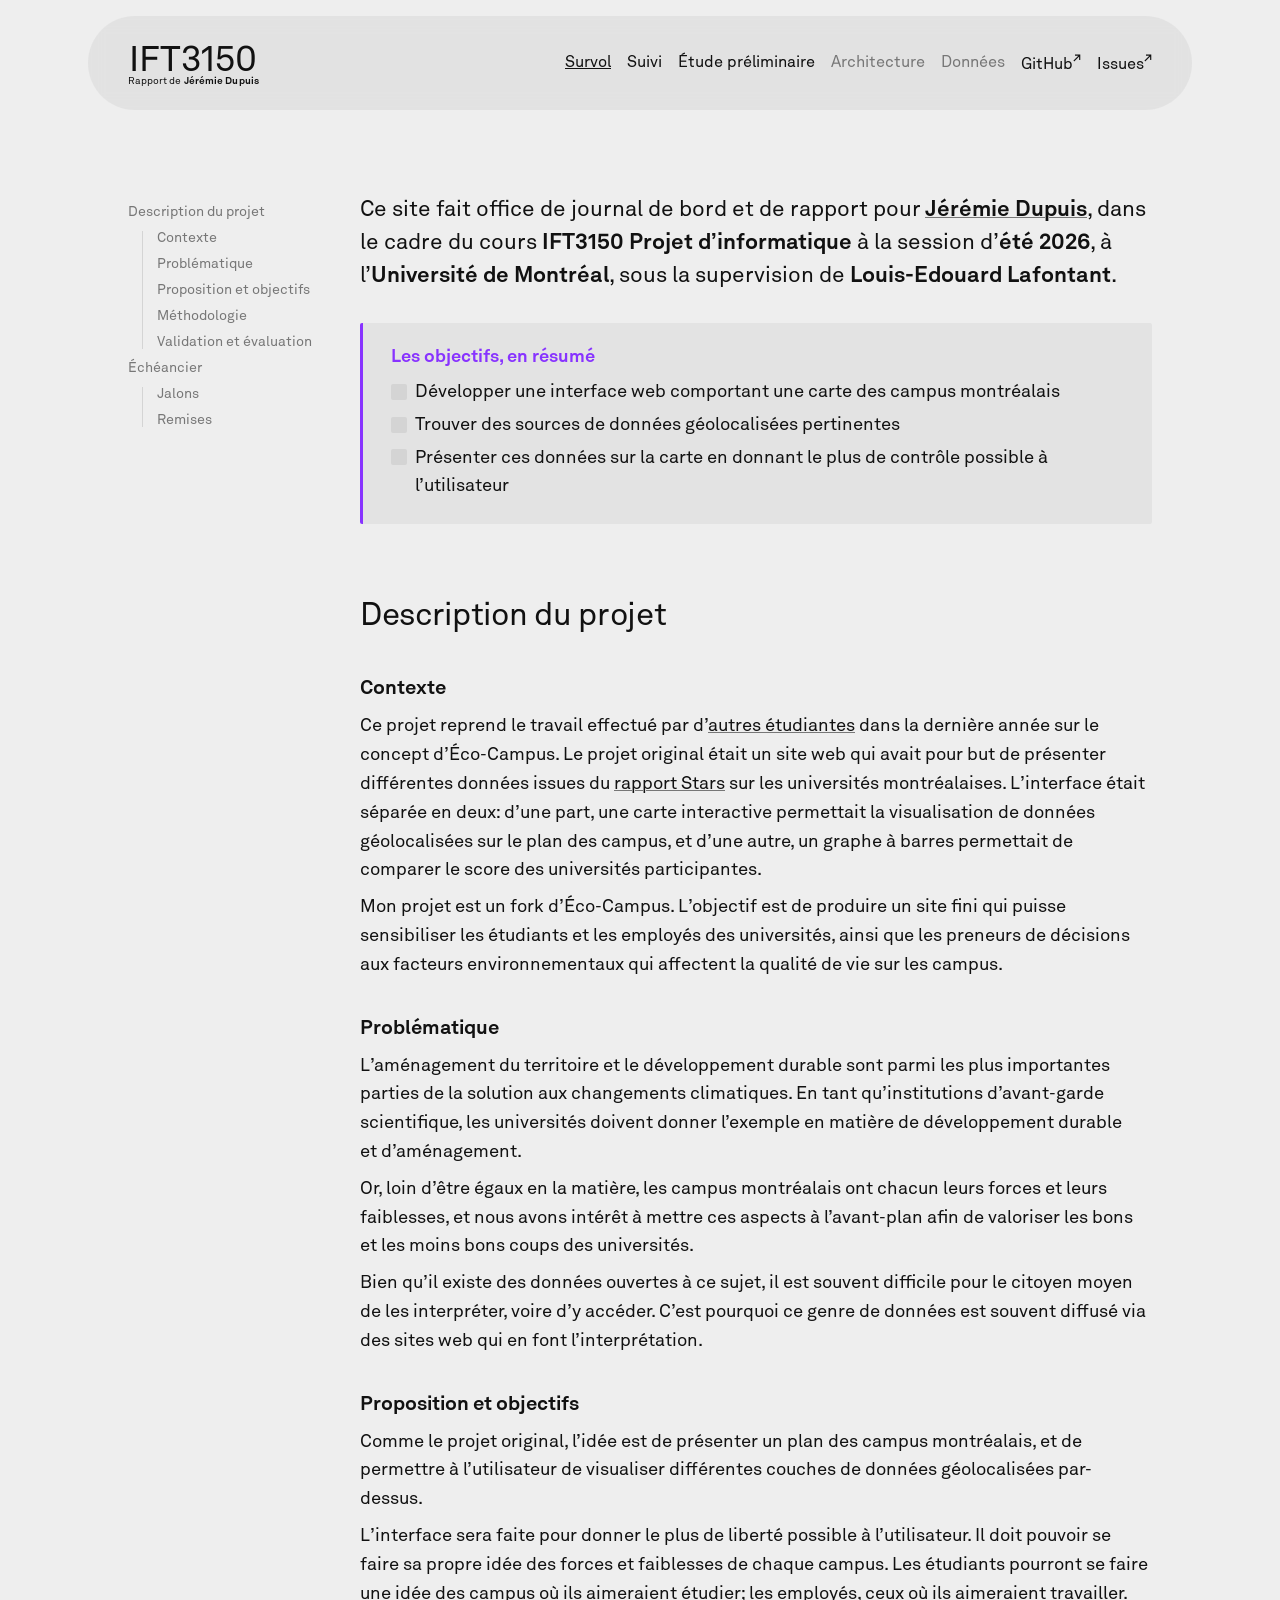
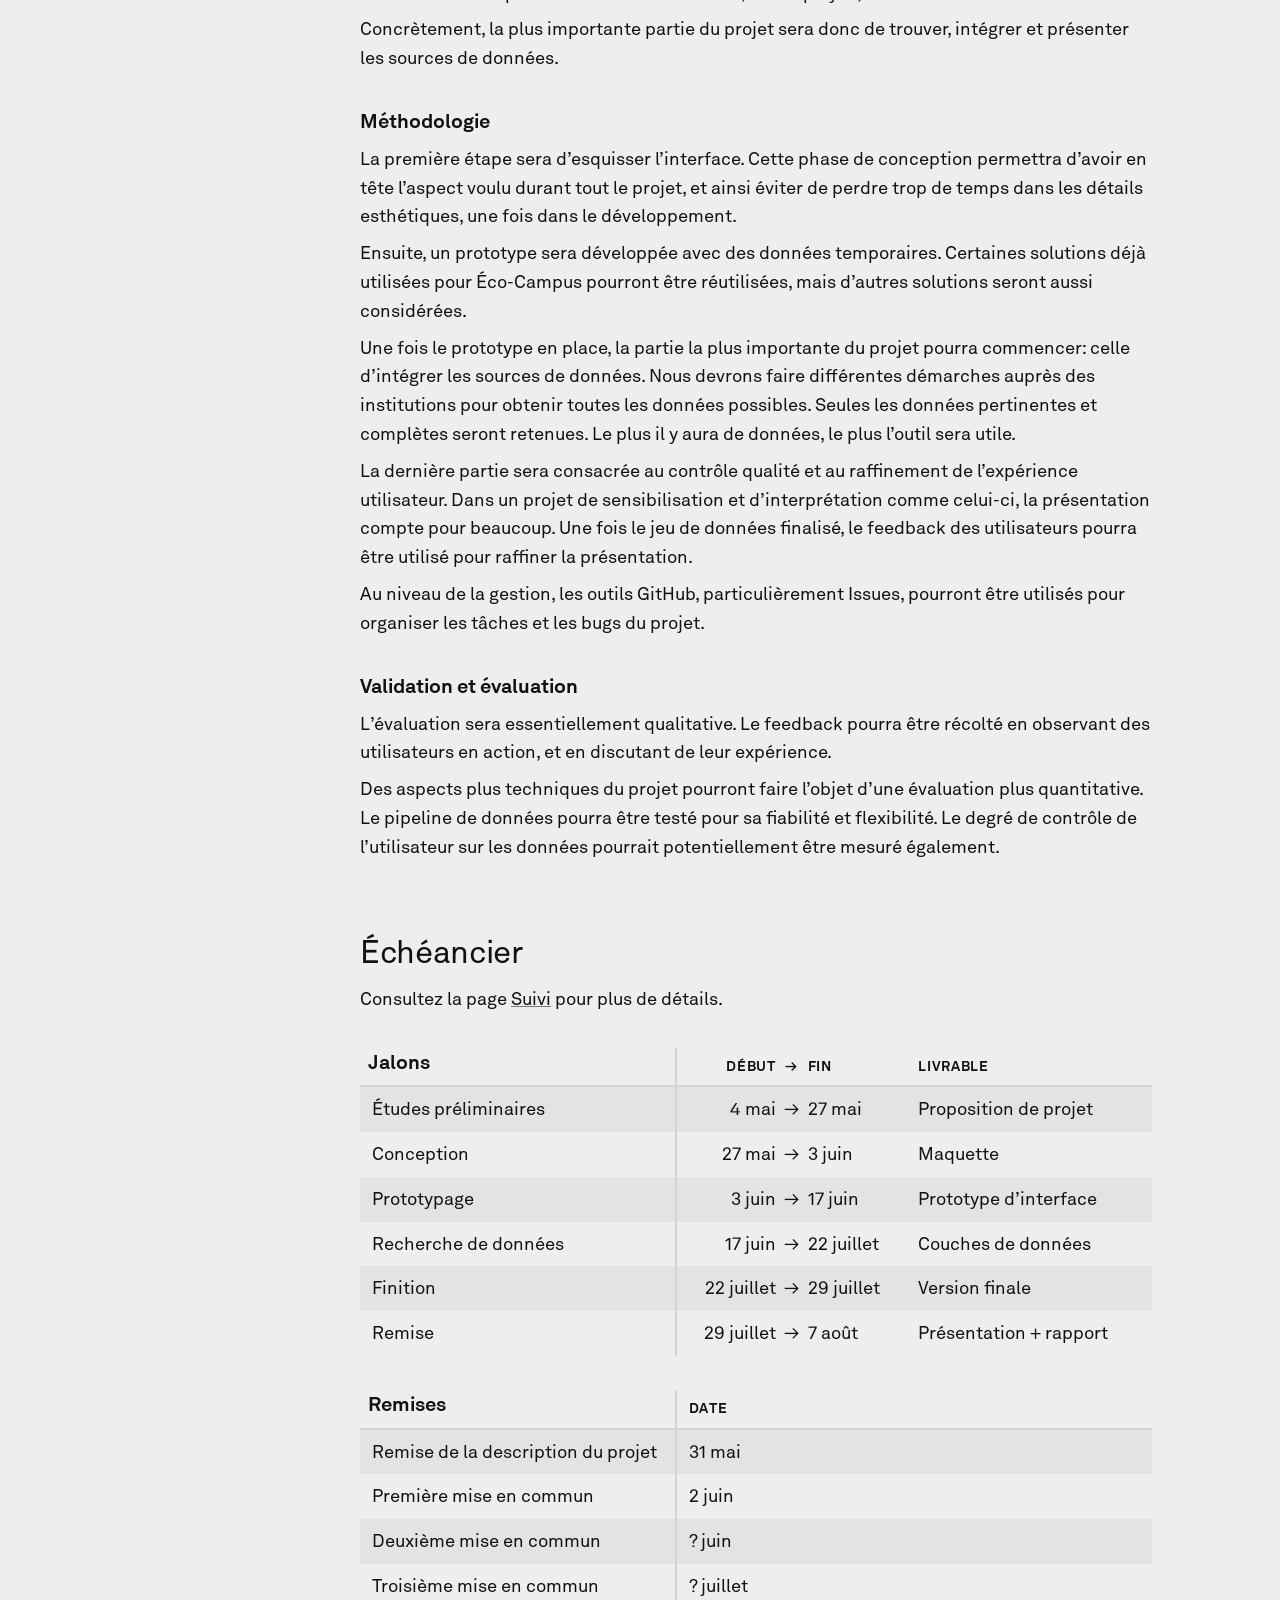
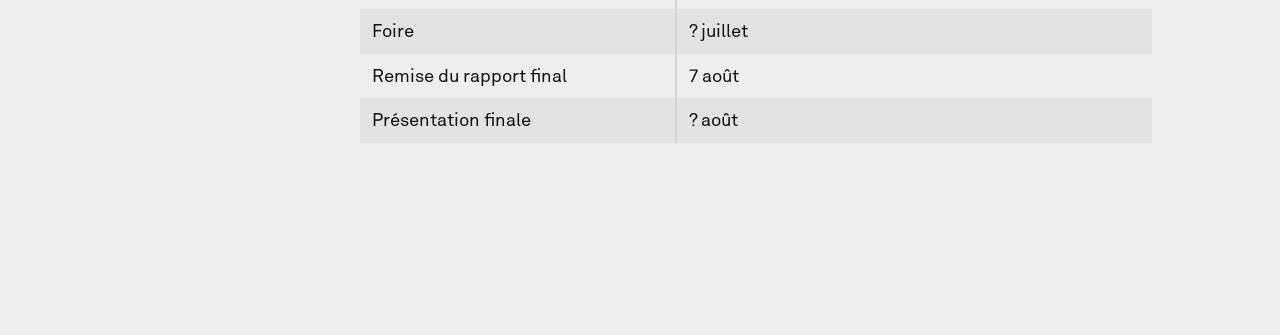
==== commit 18a0920c: "Ajout Étude préliminaire" ====
--- a/index.html
+++ b/index.html
@@ -22,6 +22,7 @@
       <ul>
         <li><h1 class="selected">Survol</h1></li>
         <li><a href="suivi">Suivi</a></li>
+        <li><a href="etude">Étude préliminaire</a></li>
         <li><a class="coming" title="À venir">Architecture</a></li>
         <li><a class="coming" title="À venir">Données</a></li>
         <li><a target="_blank" href="https://github.com/ceduni/eco-campus/tree/jeremie">GitHub</a></li>
--- a/resources/css/main.css
+++ b/resources/css/main.css
@@ -34,19 +34,43 @@
 /*-----------------------------------*/
 
 @font-face {
-  font-family: Inter;
+  font-family: "Akkurat";
+  font-weight: 400;
   font-style: normal;
-  font-weight: 100 900;
-  font-display: swap;
-  src: url("../fonts/InterVariable.woff2") format("woff2");
+  src: url("../fonts/akkurat/Akkurat-Regular.woff2") format("woff2"),
+       url("../fonts/akkurat/Akkurat-Regular.woff") format("woff");
 }
 
 @font-face {
-  font-family: Inter;
+  font-family: "Akkurat";
+  font-weight: 400;
   font-style: italic;
-  font-weight: 100 900;
-  font-display: swap;
-  src: url("../fonts/InterVariable-Italic.woff2") format("woff2");
+  src: url("../fonts/akkurat/Akkurat-Italic.woff2") format("woff2"),
+       url("../fonts/akkurat/Akkurat-Italic.woff") format("woff");
+}
+
+@font-face {
+  font-family: "Akkurat";
+  font-weight: 700;
+  font-style: normal;
+  src: url("../fonts/akkurat/Akkurat-Bold.woff2") format("woff2"),
+       url("../fonts/akkurat/Akkurat-Bold.woff") format("woff");
+}
+
+@font-face {
+  font-family: "Akkurat Mono";
+  font-weight: 400;
+  font-style: normal;
+  src: url("../fonts/akkurat-mono/AkkuratMono-Regular.woff2") format("woff2"),
+       url("../fonts/akkurat-mono/AkkuratMono-Regular.woff") format("woff");
+}
+
+@font-face {
+  font-family: "Akkurat Mono";
+  font-weight: 700;
+  font-style: normal;
+  src: url("../fonts/akkurat-mono/AkkuratMono-Bold.woff2") format("woff2"),
+       url("../fonts/akkurat-mono/AkkuratMono-Bold.woff") format("woff");
 }
 
 
@@ -96,13 +120,16 @@
   --page-width: min(calc(100vw - 4rem), 64rem);
 
   /* Default Theme */
-  font-family: Inter, system-ui, -apple-system, BlinkMacSystemFont, Helvetica, sans-serif;
+  font-family: "Akkurat", system-ui, -apple-system, BlinkMacSystemFont, Helvetica, sans-serif;
   font-size: 16px;
   line-height: 1.5;
   color: var(--color-text);
   background: var(--color-background);
   scroll-behavior: smooth;
   scroll-padding-top: 8rem;
+
+  /* Counters */
+  counter-reset: figure;
 }
 
 :focus-visible {
@@ -149,7 +176,7 @@
   text-wrap: nowrap;
   &>:first-child {
     font-size: 3em;
-    font-weight: 500;
+    font-weight: 400;
     transition: .2s ease font-size;
   }
   &>:last-child {
@@ -182,7 +209,7 @@
     content: "↗";
     display: inline-block;
     font-size: .75em;
-    font-weight: 550;
+    font-weight: 700;
     vertical-align: super;
   }
   li>*.coming {
@@ -207,42 +234,45 @@
   width: calc(var(--page-width));
   margin: 0 auto;
 
-  b { font-weight: 600; }
-
-  article { max-width: 80ch; }
+  b { font-weight: 700; }
+
+  article {
+    max-width: 80ch;
+    font-size: 1.125rem;
+    line-height: 1.6;
+
+    p a, ul a {
+      text-decoration: underline 1px solid var(--color-subdued);
+      transition: .2s ease color,
+                  .2s ease text-decoration-color;
+      &:hover {
+        color: var(--color-accent);
+        text-decoration-color: currentColor;
+      }
+    }
+  }
 
   article>h1 {
     font-size: 3rem;
-    font-weight: 350;
     margin-bottom: .5rem;
   }
   article>h2 {
     font-size: 2rem;
-    font-weight: 450;
+    letter-spacing: -.01em;
     margin: 4rem 0 .5rem;
   }
   article>h3 {
     font-size: 1.25rem;
-    font-weight: 600;
+    font-weight: 700;
     margin: 2rem 0 .5rem;
   }
 
-  p { font-size: 1.125rem; }
+  .lead {
+    font-size: 1.375rem;
+    line-height: 1.5;
+  }
+
   p+p { margin-top: .5rem; }
-  p.lead {
-    font-size: 1.375rem;
-    font-weight: 350;
-  }
-
-  p a {
-    text-decoration: underline 1px solid var(--color-subdued);
-    transition: .2s ease color,
-                .2s ease text-decoration-color;
-    &:hover {
-      color: var(--color-accent);
-      text-decoration-color: currentColor;
-    }
-  }
 
   .note {
     padding: 1.5rem 1.75rem;
@@ -253,7 +283,7 @@
     h2, h3 {
       margin-bottom: .75rem;
       line-height: 1;
-      font-weight: 600;
+      font-weight: 700;
       color: var(--color-accent);
       small {
         margin-left: .5em;
@@ -265,6 +295,70 @@
   }
 }
 
+figure {
+  display: flex;
+  flex-direction: column;
+  gap: 1rem;
+  margin: 1rem 0;
+  img {
+    border-radius: 4px;
+    overflow: clip;
+    box-shadow: 0 0 16px rgba(0,0,0,.1);
+    width: 100%;
+  }
+  pre {
+    padding: 1rem;
+    display: block;
+    background-color: var(--color-foreground);
+    border-radius: 4px;
+    font-family: "Akkurat Mono", monospace;
+    font-size: 1rem;
+    line-height: 1.5;
+    white-space: pre;
+    .comment { color: #888; }
+    .kw      { color: #037; }
+    .string  { color: #C22; }
+  }
+
+  figcaption {
+    font-size: .9375rem;
+    color: var(--color-subdued);
+    &::before {
+      counter-increment: figure;
+      content: "Fig. " counter(figure);
+      margin-right: .5em;
+      opacity: .5;
+    }
+  }
+}
+
+.journal {
+  &>h2 { font-size: 1.5rem; }
+  .active { color: var(--color-accent); }
+  .future { color: var(--color-subdued); }
+}
+
+
+/*---------------------------------*/
+/*              LISTS              */
+/*---------------------------------*/
+
+ul.bullets {
+  margin: .5rem 0;
+  li {
+    position: relative;
+    padding-left: 1.5rem;
+  }
+  li+li { margin-top: .25rem; }
+  li::before {
+    content: "•";
+    display: inline-block;
+    position: absolute;
+    translate: calc(-100% - .25em) -.0625em;
+    color: var(--color-subdued);
+  }
+}
+
 ul.tasks {
   li {
     position: relative;
@@ -275,7 +369,7 @@
     content: "";
     display: inline-block;
     position: absolute;
-    top: .25em;
+    top: .375em;
     left: 0;
     width: 1rem;
     height: 1rem;
@@ -297,11 +391,10 @@
   }
 }
 
-.journal {
-  &>h2 { font-size: 1.5rem; }
-  .active { color: var(--color-accent); }
-  .future { color: var(--color-subdued); }
-}
+
+/*---------------------------------*/
+/*              TABLE              */
+/*---------------------------------*/
 
 h3.table-heading {
   margin-bottom: 0;
@@ -318,7 +411,6 @@
     vertical-align: middle;
   }
   th {
-    font-weight: 500;
     width: max-content;
     text-wrap: balance;
   }
@@ -326,7 +418,7 @@
     border-bottom: 2px solid var(--color-interactive);
     text-transform: uppercase;
     font-size: .75em;
-    font-weight: 600;
+    font-weight: 700;
     letter-spacing: .05em;
   }
   tbody tr:nth-child(odd) { background-color: var(--color-foreground); }
@@ -356,6 +448,7 @@
   width: 40%;
   min-width: max-content;
 }
+
 
 /*---------------------------------*/
 /*        TABLE OF CONTENTS        */
@@ -398,7 +491,7 @@
     content: "#";
     position: absolute;
     color: transparent;
-    font-weight: 300;
+    font-weight: 400;
     left: 0;
     translate: calc(-100% - .375ch);
     transition: .2s .5s ease color;
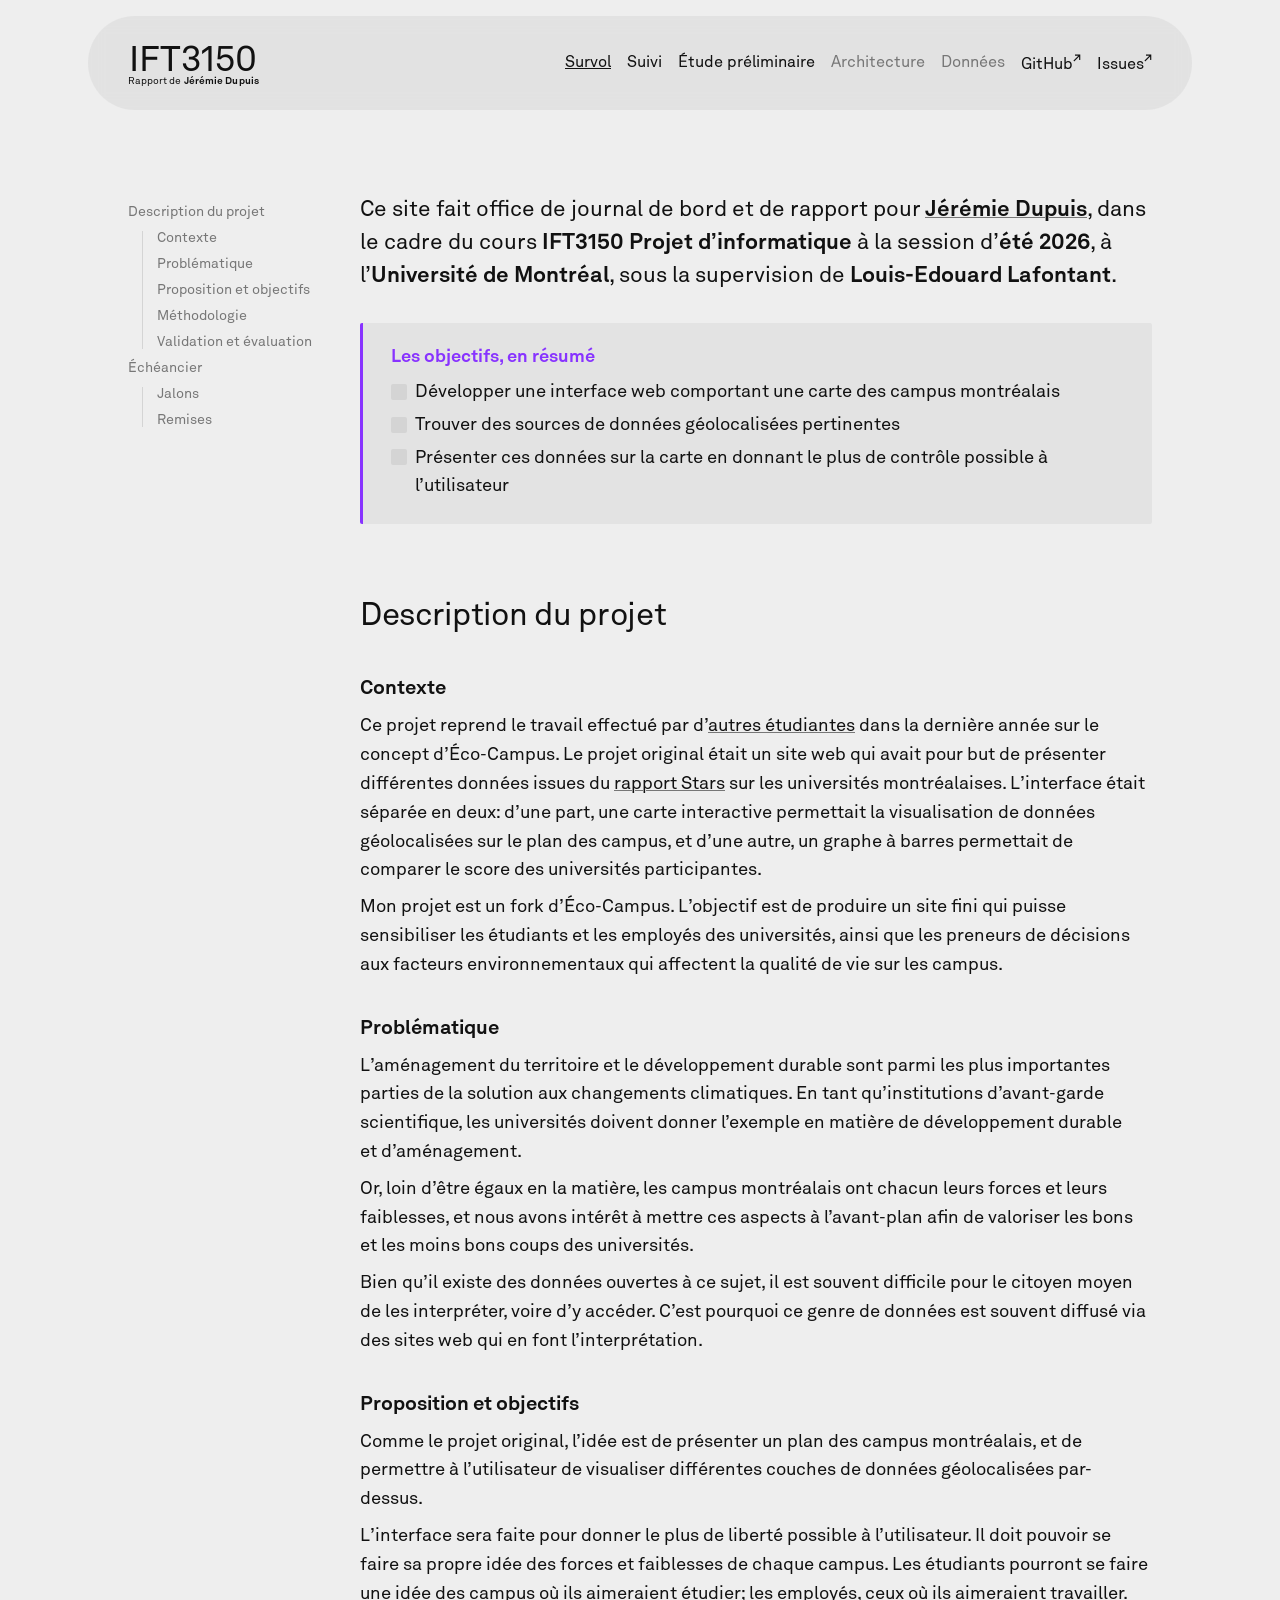
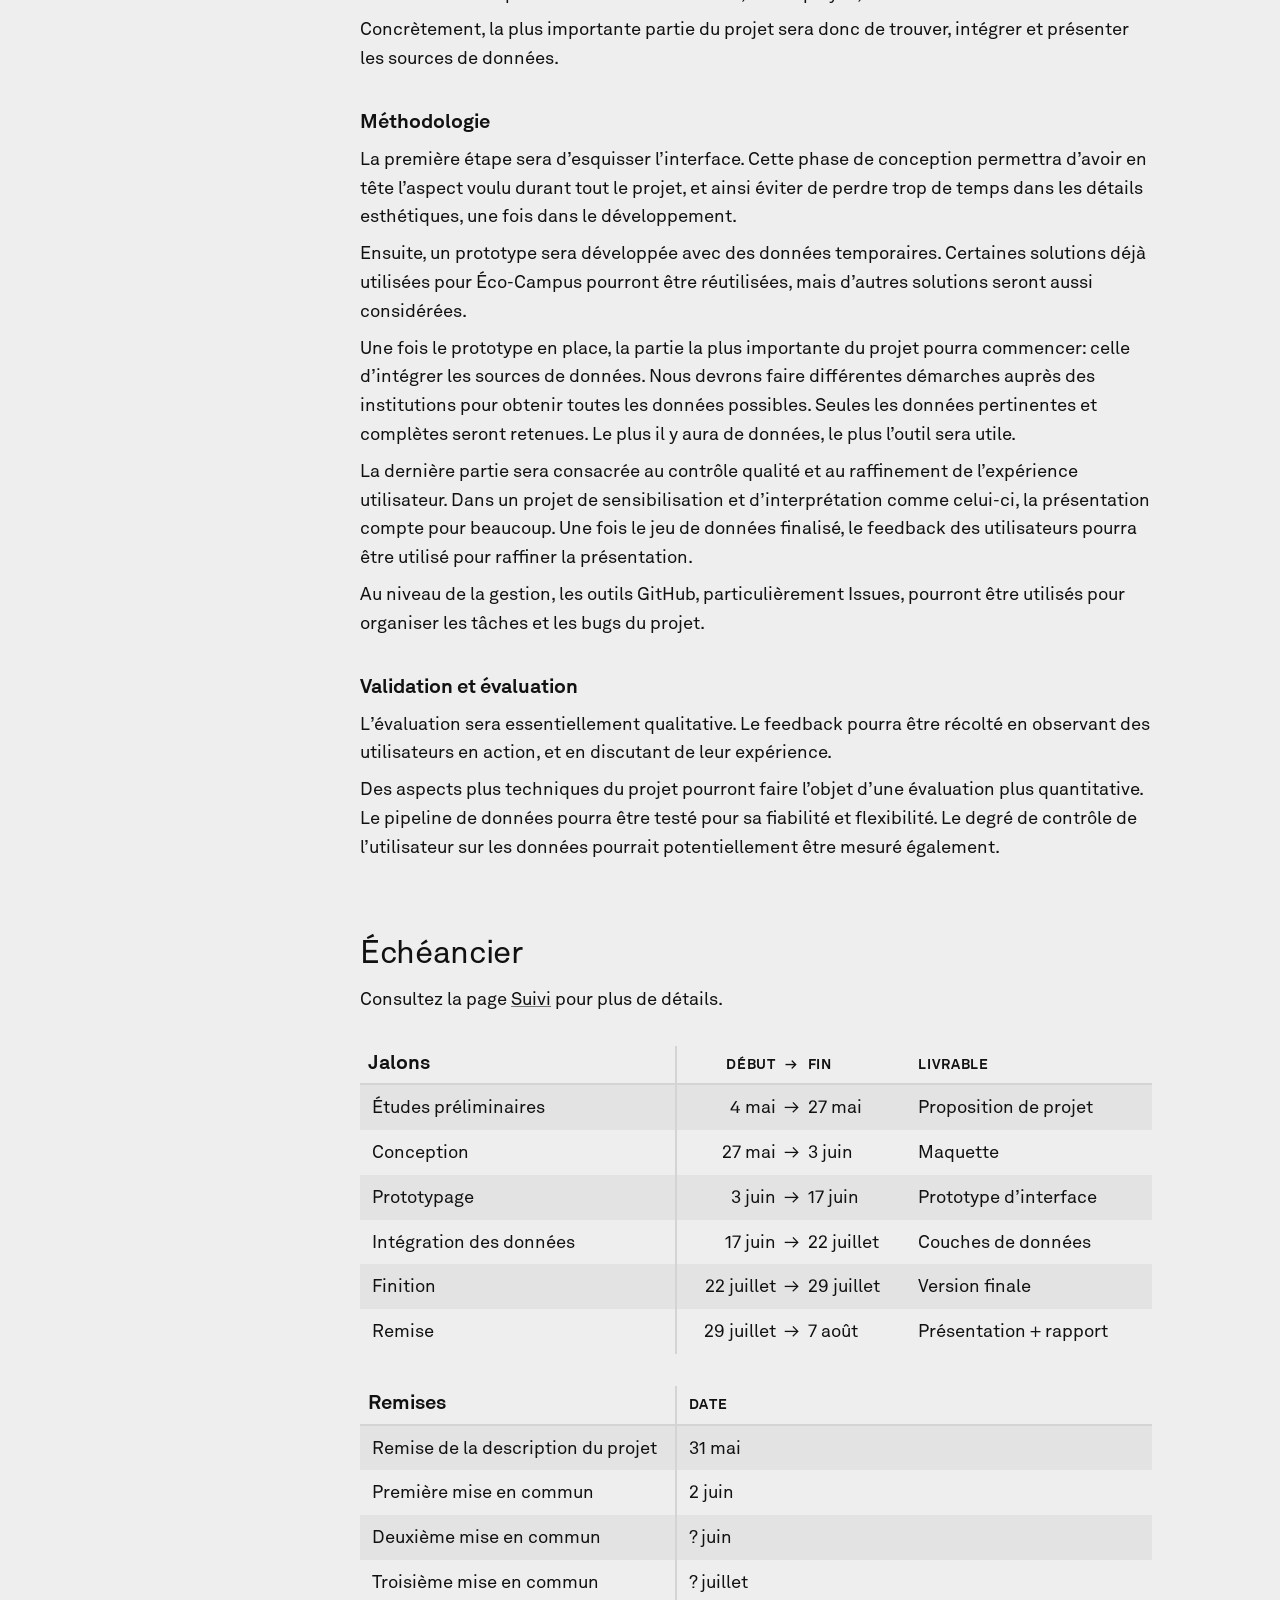
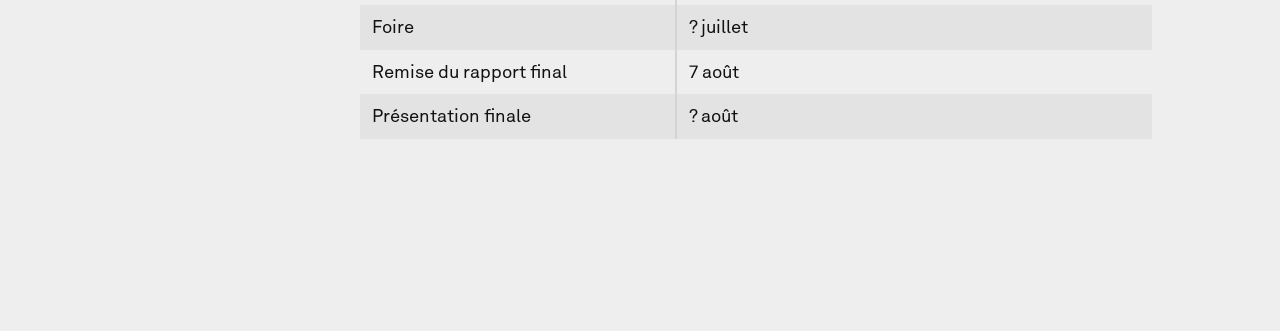
==== commit 2dfb9ea5: "Rename data integration phase" ====
--- a/index.html
+++ b/index.html
@@ -173,7 +173,7 @@
             <td>Prototype d’interface</td>
           </tr>
           <tr data-date="2026-06-17:2026-07-22">
-            <th>Recherche de données</th>
+            <th>Intégration des données</th>
             <td>17 juin</td>
             <td>22 juillet</td>
             <td>Couches de données</td>
--- a/resources/css/main.css
+++ b/resources/css/main.css
@@ -241,7 +241,7 @@
     font-size: 1.125rem;
     line-height: 1.6;
 
-    p a, ul a {
+    :is(p, ul, figcaption) a {
       text-decoration: underline 1px solid var(--color-subdued);
       transition: .2s ease color,
                   .2s ease text-decoration-color;
@@ -272,7 +272,7 @@
     line-height: 1.5;
   }
 
-  p+p { margin-top: .5rem; }
+  *+p { margin-top: .5rem; }
 
   .note {
     padding: 1.5rem 1.75rem;
@@ -300,7 +300,7 @@
   flex-direction: column;
   gap: 1rem;
   margin: 1rem 0;
-  img {
+  img, video {
     border-radius: 4px;
     overflow: clip;
     box-shadow: 0 0 16px rgba(0,0,0,.1);
@@ -322,6 +322,7 @@
 
   figcaption {
     font-size: .9375rem;
+    line-height: 1.5;
     color: var(--color-subdued);
     &::before {
       counter-increment: figure;
@@ -330,12 +331,23 @@
       opacity: .5;
     }
   }
+
+  &.float-right {
+    float: right;
+    max-width: 33%;
+    margin: .5rem 0 0 .5rem;
+  }
 }
 
 .journal {
-  &>h2 { font-size: 1.5rem; }
+  &>h2 { font-size: 1.75rem; }
   .active { color: var(--color-accent); }
   .future { color: var(--color-subdued); }
+  hr {
+    height: 1px;
+    background-color: var(--color-interactive);
+    margin: 1rem 0;
+  }
 }
 
 
@@ -400,7 +412,7 @@
   margin-bottom: 0;
   padding-left: .5rem;
 }
-h3.table-heading + table { margin-top: -1.875rem; }
+h3.table-heading + table { margin-top: -2rem; }
 
 table {
   font-size: 1.125rem;
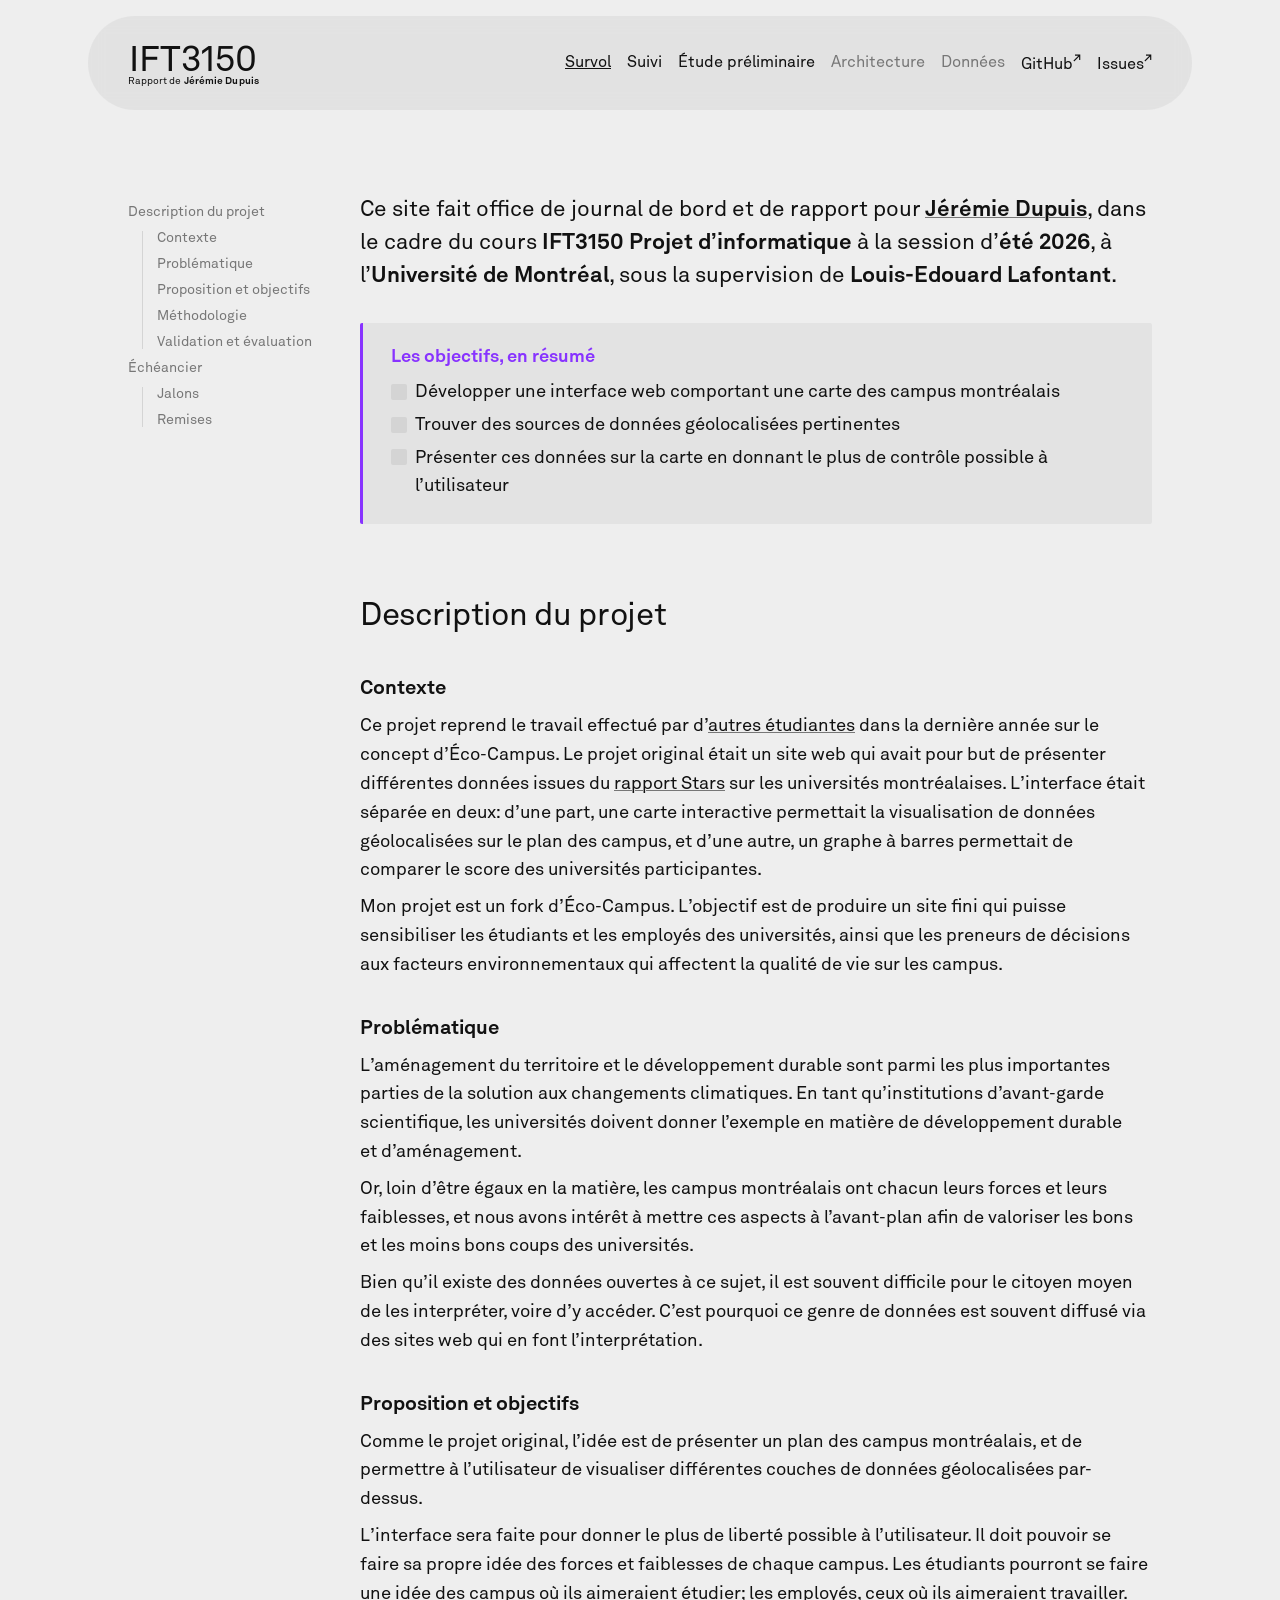
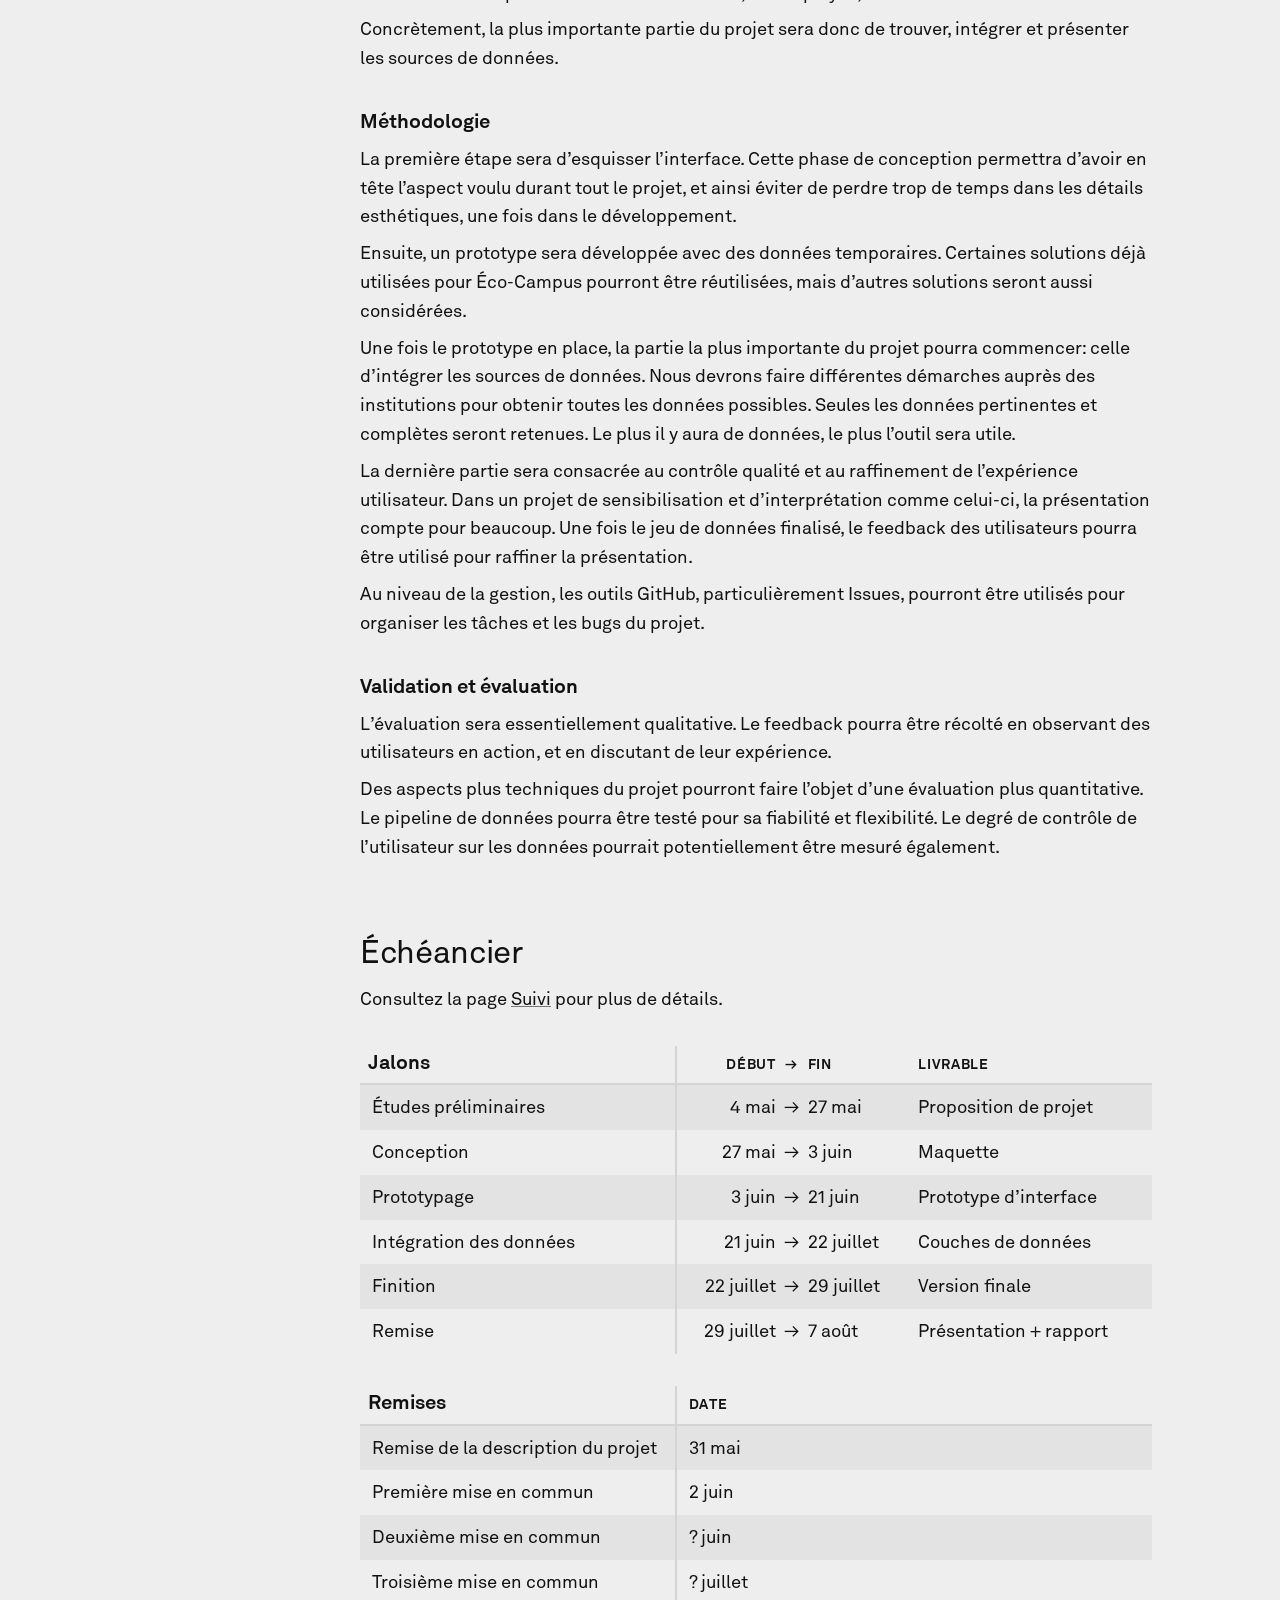
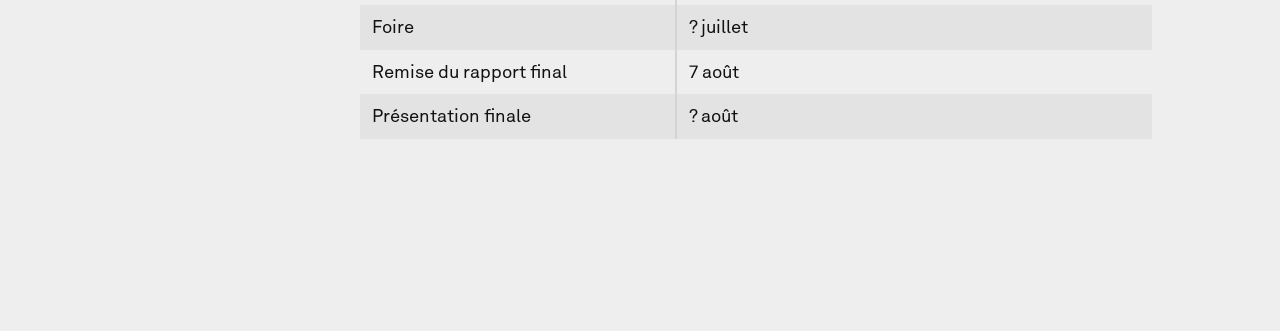
==== commit 383e78e5: "Mise à jour échéancier" ====
--- a/index.html
+++ b/index.html
@@ -169,12 +169,12 @@
           <tr data-date="2026-06-03:2026-06-17">
             <th>Prototypage</th>
             <td>3 juin</td>
-            <td>17 juin</td>
+            <td>21 juin</td>
             <td>Prototype d’interface</td>
           </tr>
           <tr data-date="2026-06-17:2026-07-22">
             <th>Intégration des données</th>
-            <td>17 juin</td>
+            <td>21 juin</td>
             <td>22 juillet</td>
             <td>Couches de données</td>
           </tr>
